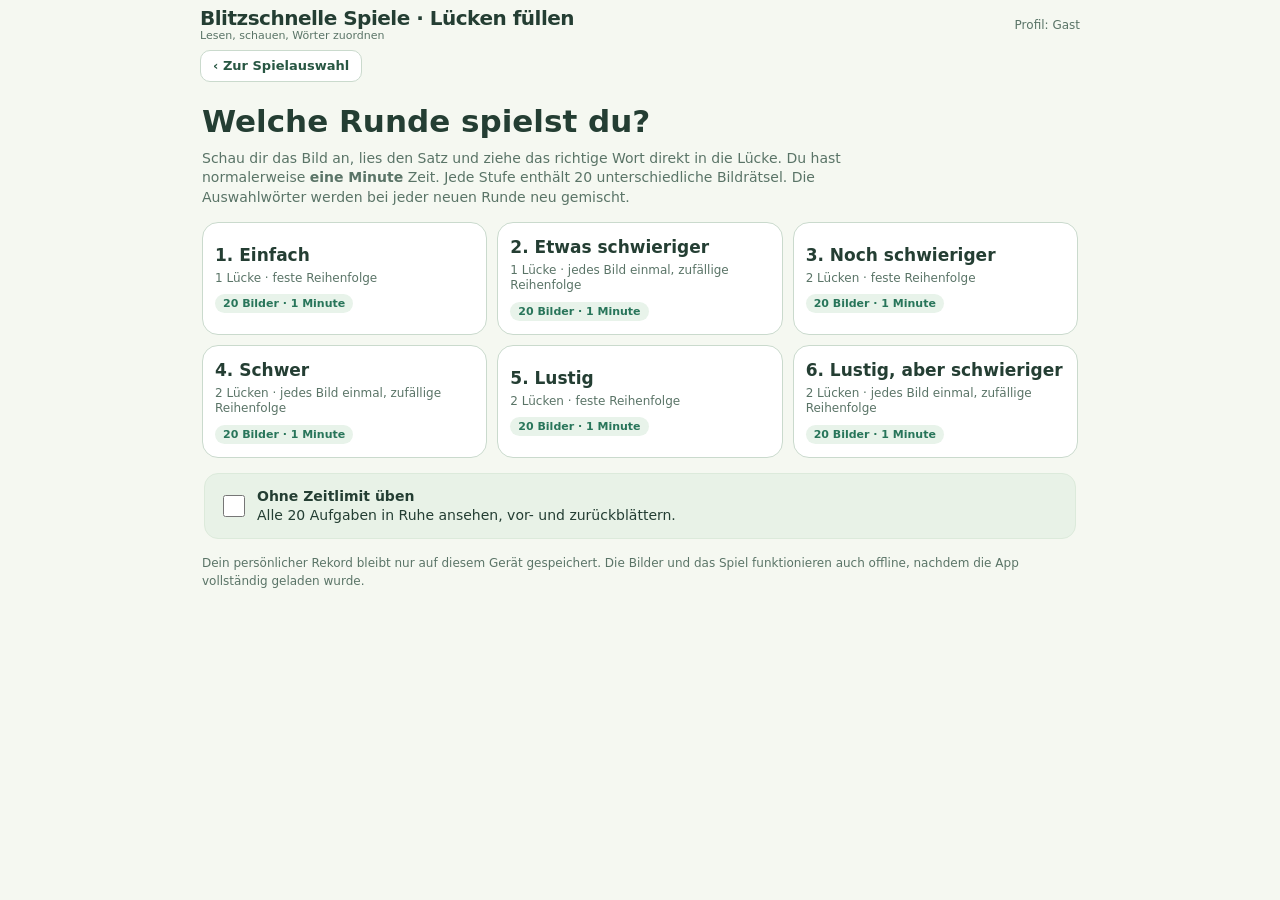
==== bild-und-satz/index.html @ e59ae5ed "Blitzschnelle Spiele: Wörter lesen und Lücken füllen mit Kinderprofilen, Lesetreppen und Erwachsenen" ====
<!DOCTYPE html><html lang="de"><head><meta charset="UTF-8"><meta name="viewport" content="width=device-width,initial-scale=1,viewport-fit=cover"><meta name="theme-color" content="#f5f8f1"><meta name="description" content="Blitzlesen – Bild und Satz: 60 Lesespiel-Rätsel in sechs Spielvarianten, auch offline."><meta name="apple-mobile-web-app-capable" content="yes"><meta name="apple-mobile-web-app-status-bar-style" content="default"><title>Blitzschnelle Spiele · Lücken füllen</title><style>*{box-sizing:border-box}
:root{--bg:#f5f8f1;--ink:#243e33;--accent:#268364;--accent2:#d9f1e3;--line:#cadacd;--soft:#ecf3eb;--muted:#5a7467;color:var(--ink);font-family:system-ui,-apple-system,"Segoe UI",sans-serif}
html,body{width:100%;height:100%;margin:0;overflow:hidden;overscroll-behavior:none;background:var(--bg)}
button{font:inherit;cursor:pointer}button:focus-visible,input:focus-visible{outline:3px solid #42a781;outline-offset:2px}
.hidden{display:none!important}
#app{max-width:900px;min-width:0;margin:0 auto;width:100%;height:100vh;height:100dvh;overflow:hidden;display:flex;flex-direction:column;gap:5px;padding:max(5px,env(safe-area-inset-top)) 10px max(6px,env(safe-area-inset-bottom))}
header{height:39px;display:flex;align-items:center;justify-content:space-between;gap:8px;flex-shrink:0}
.brand{font-weight:900;font-size:clamp(16px,3.9vw,20px);letter-spacing:-.025em}.tagline{font-size:11px;color:var(--muted);line-height:1.1}.head-right{color:var(--muted);font-size:12px;text-align:right;white-space:nowrap}
.btn{border:1.5px solid var(--line);background:#fff;color:#285743;border-radius:11px;min-height:39px;padding:7px 12px;font-size:13px;font-weight:750}
.btn.main{background:var(--accent);border-color:var(--accent);color:#fff}.btn:disabled{opacity:.32;cursor:default}
#menu,#results{flex:1;min-height:0;overflow-y:auto;padding:8px 2px 16px}
h1{font-size:clamp(24px,6vw,31px);line-height:1.15;margin:9px 0 9px}.intro{font-size:14px;line-height:1.4;color:var(--muted);max-width:650px;margin:0 0 15px}
.modegrid{display:grid;grid-template-columns:repeat(2,minmax(0,1fr));gap:10px}.mode{min-height:113px;text-align:left;padding:12px;border:1.5px solid var(--line);border-radius:16px;background:white;color:var(--ink)}.mode strong{display:block;font-size:clamp(14px,3.5vw,17px);margin-bottom:6px}.mode small{display:block;font-size:12px;line-height:1.3;color:var(--muted)}.mode em{display:inline-block;font-style:normal;font-weight:700;font-size:11px;background:#e8f3ea;border-radius:20px;color:#28755a;padding:3px 8px;margin-top:8px}
.practice{display:flex;align-items:center;gap:9px;margin:15px 2px;padding:13px 14px;background:#e8f2e7;border:1px solid #dceadb;border-radius:14px;font-size:14px;line-height:1.35}.practice input{width:22px;height:22px;accent-color:var(--accent);flex-shrink:0}.note{color:var(--muted);font-size:12px;line-height:1.5;margin:12px 0}
#game{flex:1;display:flex;flex-direction:column;min-height:0;gap:5px}
.status{display:flex;align-items:center;justify-content:space-between;gap:8px;min-height:34px;flex-shrink:0}.stage{font-size:12px;font-weight:800;color:#2c7255}.num{font-size:13px;font-weight:800;color:#27513c}.clock{font-variant-numeric:tabular-nums;font-size:18px;font-weight:900;color:var(--accent);min-width:50px;text-align:right}
.timertrack{width:100%;height:7px;background:#dce8dc;border-radius:20px;overflow:hidden;flex-shrink:0}.timerfill{height:100%;width:100%;background:var(--accent);transition:width .2s linear}.timerfill.low{background:#d48d38}
.content{flex:1;min-height:0;display:flex;flex-direction:column;gap:6px}
.figure{flex:1 1 42%;max-height:48%;min-height:90px;overflow:hidden;border-radius:15px;display:flex;align-items:center;justify-content:center;background:linear-gradient(#e7f5fb,#fff2df);border:1px solid #e8ebe3}
.figure img{display:block;width:100%;height:100%;object-fit:contain}
.task{display:flex;flex-direction:column;min-height:0;flex-shrink:0;gap:6px}
.sentence{font-size:clamp(17px,4.6vw,24px);font-weight:780;letter-spacing:-.012em;line-height:1.7;text-align:center;min-height:54px;overflow-wrap:normal;hyphens:auto}
.hole{vertical-align:middle;display:inline-flex;align-items:center;justify-content:center;min-width:clamp(87px,22vw,136px);min-height:45px;margin:2px 3px;border:2px dashed #8dac99;background:#fff;border-radius:11px;padding:5px 7px;font-size:clamp(13px,3.8vw,19px);line-height:1.1;font-weight:800;overflow-wrap:anywhere}
.hole.filled{border-style:solid;border-color:var(--accent);background:#dff1e3}.hole.target{background:#c9ecd7;border-color:#148257;transform:scale(1.03)}.hole.tapslot{cursor:pointer}
.wordgroups{display:grid;grid-template-columns:repeat(2,minmax(0,1fr));gap:8px;min-height:0;touch-action:none}.wordgroups.one{grid-template-columns:1fr}.wordgroup{min-width:0;padding:6px;background:#e9f1e9;border:1px solid #deeadc;border-radius:12px;display:grid;grid-template-columns:1fr;gap:6px}
.wordgroups.one .wordgroup{grid-template-columns:repeat(3,minmax(0,1fr))}
.word{min-height:48px;min-width:0;display:flex;align-items:center;justify-content:center;word-break:normal;overflow-wrap:anywhere;touch-action:none;user-select:none;-webkit-user-select:none;-webkit-touch-callout:none;background:#fff;border:2px solid #bfd2c0;border-radius:10px;padding:5px 2px;color:#244c38;font-weight:800;font-size:clamp(12px,3.4vw,18px);line-height:1.13;text-align:center;cursor:grab}
.word.used{visibility:hidden;pointer-events:none}.word.dragged{opacity:.3}.word.selected{border-color:var(--accent);background:#dcf3e4}
.feedback{min-height:22px;max-height:32px;font-size:12px;line-height:1.25;color:var(--muted);display:flex;align-items:center;justify-content:center;text-align:center}.feedback.ok{font-weight:750;color:#22815b}.feedback.bad{font-weight:750;color:#aa583e}
.gamefooter{display:flex;justify-content:space-between;gap:8px;align-items:center;min-height:43px;flex-shrink:0}.gamefooter .btn{min-height:36px;padding:6px 11px}.gamefooter .right{display:flex;gap:7px}
.dragghost{position:fixed;z-index:1000;pointer-events:none;transform:translate(-50%,-112%);font-weight:900;font-size:18px;line-height:1.1;border:2px solid #248960;border-radius:12px;background:#e3f9eb;color:#19482f;padding:10px 13px;box-shadow:0 8px 24px #193f332e;max-width:190px;text-align:center}
#results h2{font-size:clamp(24px,6vw,31px);margin:12px 0 8px}.resultlead{font-size:14px;color:var(--muted);line-height:1.45}.score{font-size:24px;font-weight:900;color:var(--accent);margin:17px 0 6px}.barrow{display:grid;grid-template-columns:122px 1fr 41px;align-items:center;gap:9px;margin:14px 0;font-size:13px;font-weight:650}.bartrack{height:15px;border-radius:20px;background:#dce9df;overflow:hidden}.barfill{height:100%;background:#42a37c;border-radius:20px;width:0%}.barfill.orange{background:#dc9654}.barrow strong{text-align:right;font-variant-numeric:tabular-nums}.buttons{display:flex;gap:10px;margin-top:24px;flex-wrap:wrap}
@media(min-width:700px){.modegrid{grid-template-columns:repeat(3,minmax(0,1fr))}.figure{max-height:51%}}
@media(orientation:landscape){.content{display:grid;grid-template-columns:43% minmax(0,1fr);gap:10px;align-items:stretch}.figure{max-height:100%;height:100%;min-height:0}.task{justify-content:center;gap:5px}.sentence{font-size:clamp(15px,2.3vw,22px);line-height:1.35;min-height:0}.hole{min-height:37px;min-width:78px;font-size:clamp(12px,2vw,17px)}.word{font-size:clamp(11px,1.8vw,16px);min-height:40px}.wordgroup{gap:5px;padding:5px}.feedback{font-size:11px}}
@media(orientation:landscape) and (max-height:460px){#app{gap:2px;padding:2px 8px}header{height:30px}.tagline{display:none}.status{min-height:28px}.clock{font-size:16px}.timertrack{height:5px}.content{gap:6px}.word{min-height:32px;font-size:clamp(11px,1.7vw,14px)}.wordgroup{gap:3px;padding:3px}.hole{min-height:31px}.sentence{font-size:clamp(14px,2vw,18px);line-height:1.2}.feedback{min-height:17px}.gamefooter{min-height:30px}.gamefooter .btn{min-height:29px;padding:4px 9px}}
@media(orientation:portrait) and (max-height:750px){#app{gap:2px;padding-top:2px;padding-bottom:3px}header{height:30px}.tagline{display:none}.status{min-height:28px}.timertrack{height:5px}.content{gap:3px}.figure{max-height:35%;min-height:70px}.task{gap:3px}.sentence{font-size:clamp(16px,4.3vw,20px);line-height:1.45;min-height:0}.hole{min-height:36px;min-width:82px;font-size:clamp(12px,3.4vw,16px)}.word{min-height:40px;font-size:clamp(12px,3.1vw,16px)}.wordgroup{gap:4px;padding:4px}.feedback{min-height:19px;font-size:11px}.gamefooter{min-height:32px}.gamefooter .btn{min-height:31px;padding:4px 9px}}
@media(orientation:portrait) and (max-width:350px){.word{font-size:12px}.wordgroups{gap:5px}.sentence{font-size:16px}.hole{min-width:76px}}

.mainLink{display:inline-flex;align-items:center;text-decoration:none;margin:0 0 13px;padding:10px 14px}

/* Dieselbe grün-gelbe Lesetreppe wie beim ursprünglichen Blitzlesen. */
.resultTreppenBox{margin:16px 0 18px;text-align:left}
.resultTreppenTitle{font-size:15px;font-weight:800;color:#4d4a46;margin:0 0 8px}
.resultTreppenTrack{width:100%;background:#f1ece1;border:1px solid #e2dac8;border-radius:18px;min-height:56px;box-shadow:inset 0 1px 2px rgba(0,0,0,.05);padding:0;display:flex;align-items:stretch;overflow:hidden}
.resultTreppenBar{display:flex;align-items:stretch;min-height:56px;border-radius:18px;overflow:hidden;background:transparent}
.treppeGreen,.treppeYellow{display:flex;align-items:center;justify-content:center;font-weight:900;font-size:clamp(24px,6vw,34px);line-height:1;color:#fff;padding:8px 6px;text-shadow:0 1px 1px rgba(0,0,0,.15)}
.treppeGreen{background:linear-gradient(180deg,#69b94f 0%, #4e9a34 100%)}
.treppeYellow{background:linear-gradient(180deg,#f3d34d 0%, #e3b92b 100%);color:#5b4a00;text-shadow:none}
.treppeLegend{display:flex;justify-content:space-between;gap:10px;flex-wrap:wrap;font-size:14px;color:#5d584f;margin-top:8px}
.treppeLegend span{display:inline-flex;align-items:center;gap:6px}
.treppeDot{width:12px;height:12px;border-radius:50%;display:inline-block;flex:none}
.treppeDot.green{background:#4e9a34}.treppeDot.yellow{background:#e3b92b}
.treppeSentence{margin:10px 0 0;font-size:16px;font-weight:750;color:#4f4b44;text-align:center}
.historyStack{margin-top:8px}
.previousRuns{margin:22px 0 10px;padding-top:12px;border-top:1px solid #d9d6d0}
.previousRuns h3{font-size:18px;margin:3px 0}
.previousAttempt{padding:13px 0;border-bottom:1px solid #ece7dd}
.previousAttempt header{height:auto;display:flex;justify-content:space-between;gap:10px;align-items:baseline;flex-wrap:wrap}
.previousAttempt .historyMeta{font-size:13px;color:#575752}
.previousAttempt .historyMeta.under{margin-top:8px;text-align:left}
.previousAttempt .resultTreppenTrack{min-height:56px}
@media (max-width:380px){.treppeGreen,.treppeYellow{font-size:24px}.previousRuns h3{font-size:16px}}

.appNav{display:flex;align-items:center;flex-shrink:0;min-height:33px}
.appNav .mainLink{display:inline-flex;align-items:center;justify-content:center;min-height:32px;margin:0;padding:5px 12px;font-size:13px;line-height:1.2;border-radius:10px}
.appNav a:focus-visible{outline:3px solid #42a781;outline-offset:2px}
</style><script src="app.js" defer></script></head><body><div id="app">
<header><div><div class="brand">Blitzschnelle Spiele · Lücken füllen</div><div class="tagline">Lesen, schauen, Wörter zuordnen</div></div><div class="head-right" id="hinfo">60 Bildrätsel</div></header>
<nav class="appNav" aria-label="Navigation zur Spieleübersicht"><a id="backToGames" href="../" class="btn mainLink">‹ Zur Spielauswahl</a></nav>
<section id="menu">
<h1>Welche Runde spielst du?</h1>
<p class="intro">Schau dir das Bild an, lies den Satz und ziehe das richtige Wort direkt in die Lücke. Du hast normalerweise <strong>eine Minute</strong> Zeit. Jede Stufe enthält 20 unterschiedliche Bildrätsel. Die Auswahlwörter werden bei jeder neuen Runde neu gemischt.</p>
<div class="modegrid" id="modegrid"></div>
<label class="practice"><input type="checkbox" id="practice"><span><strong>Ohne Zeitlimit üben</strong><br>Alle 20 Aufgaben in Ruhe ansehen, vor- und zurückblättern.</span></label>
<p class="note">Dein persönlicher Rekord bleibt nur auf diesem Gerät gespeichert. Die Bilder und das Spiel funktionieren auch offline, nachdem die App vollständig geladen wurde.</p>
</section>
<section id="game" class="hidden" aria-label="Bildrätsel spielen">
<div class="status"><button class="btn" id="goMenu">‹ Auswahl</button><span class="stage" id="stage"></span><span class="num" id="count"></span><span class="clock" id="clock">1:00</span></div>
<div class="timertrack" id="timertrack"><div class="timerfill" id="timerfill"></div></div>
<div class="content">
<div class="figure"><img id="picture" alt="Bild zur Leseaufgabe" draggable="false"></div>
<div class="task"><div class="sentence" id="sentence"></div><div class="wordgroups" id="words"></div><div class="feedback" id="feedback" aria-live="polite"></div></div>
</div>
<footer class="gamefooter"><button class="btn" id="reset">↻ Nochmal</button><div class="right"><button class="btn hidden" id="prev">‹ Zurück</button><button class="btn main hidden" id="next">Weiter ›</button></div></footer>
</section>
<section id="results" class="hidden">
<h2 id="resulttitle">Geschafft!</h2><p class="resultlead" id="resultintro"></p>
<div class="score" id="score"></div>
<div class="resultTreppenBox" id="treppeBox" aria-label="Lesetreppe">
  <p class="resultTreppenTitle">Deine Lesetreppe</p>
  <div class="resultTreppenTrack"><div class="resultTreppenBar" id="resultTreppenBar"><div class="treppeGreen" id="treppeGreen">0</div><div class="treppeYellow" id="treppeYellow">0</div></div></div>
  <div class="treppeLegend"><span><i class="treppeDot green"></i>geschafft</span><span><i class="treppeDot yellow"></i>noch einmal</span></div>
  <p class="treppeSentence" id="treppeSentence">0 geschafft + 0 noch einmal = 0 Versuche</p>
</div>
<p class="note" id="record"></p>
<section class="previousRuns" id="previousRuns"><h3>Deine bisherigen Durchgänge</h3><p class="note">Nur diese Spielstufe · auf diesem Gerät gespeichert.</p><div id="history"></div></section>
<div class="buttons"><button class="btn main" id="again">Noch einmal</button><button class="btn" id="choose">Andere Stufe</button></div>
</section>
</div><script>const DATA={"easy":[{"id":"e01","sentence":"Der Hase sitzt im ___.","answers":["Korb"],"groups":[["Korb","Topf","Schuh"]],"image":"bilder/e01.webp","description":"Hase in einem Weidenkorb, heller Hintergrund."},{"id":"e02","sentence":"Die Ente schwimmt im ___.","answers":["Teich"],"groups":[["Baum","Sand","Teich"]],"image":"bilder/e02.webp","description":"Ente auf kleinem Teich; nur Wasser und Ente."},{"id":"e03","sentence":"Der Junge trägt eine rote ___.","answers":["Mütze"],"groups":[["Hose","Mütze","Socke"]],"image":"bilder/e03.webp","description":"Junge mit deutlich sichtbarer roter Mütze."},{"id":"e04","sentence":"Auf dem Tisch steht eine ___.","answers":["Kerze"],"groups":[["Kerze","Katze","Tasche"]],"image":"bilder/e04.webp","description":"Ein Tisch mit einer brennenden Kerze."},{"id":"e05","sentence":"Der Frosch sitzt auf einem ___.","answers":["Stein"],"groups":[["Pilz","Stuhl","Stein"]],"image":"bilder/e05.webp","description":"Grüner Frosch auf grauem Stein."},{"id":"e06","sentence":"Die Maus frisst ein Stück ___.","answers":["Käse"],"groups":[["Brot","Käse","Kuchen"]],"image":"bilder/e06.webp","description":"Maus knabbert an Käse."},{"id":"e07","sentence":"Das Kind hält einen ___.","answers":["Drachen"],"groups":[["Drachen","Besen","Schirm"]],"image":"bilder/e07.webp","description":"Kind hält einen Flugdrachen an der Schnur."},{"id":"e08","sentence":"Im Nest liegen drei ___.","answers":["Eier"],"groups":[["Äpfel","Nüsse","Eier"]],"image":"bilder/e08.webp","description":"Ein Nest mit genau drei gut sichtbaren Eiern."},{"id":"e09","sentence":"Der Bär schläft in einer ___.","answers":["Höhle"],"groups":[["Kiste","Höhle","Wanne"]],"image":"bilder/e09.webp","description":"Schlafender Bär in klar erkennbarer Felsenhöhle."},{"id":"e10","sentence":"Der Ball liegt unter dem ___.","answers":["Bett"],"groups":[["Bett","Baum","Tisch"]],"image":"bilder/e10.webp","description":"Ball unter einem Bett; nur Bett und Ball."},{"id":"e11","sentence":"Der Hund trägt einen ___.","answers":["Ball"],"groups":[["Stock","Schuh","Ball"]],"image":"bilder/e11.webp","description":"Hund mit Ball im Maul."},{"id":"e12","sentence":"Die Blume ist ___.","answers":["gelb"],"groups":[["blau","gelb","rot"]],"image":"bilder/e12.webp","description":"Eine einzelne große gelbe Blume."},{"id":"e13","sentence":"Der Zug fährt über die ___.","answers":["Brücke"],"groups":[["Straße","Wiese","Brücke"]],"image":"bilder/e13.webp","description":"Zug auf klar erkennbarer Brücke."},{"id":"e14","sentence":"Die Oma gießt die ___.","answers":["Blumen"],"groups":[["Blumen","Bücher","Steine"]],"image":"bilder/e14.webp","description":"Oma gießt wenige große Blumen."},{"id":"e15","sentence":"Der Apfel liegt auf dem ___.","answers":["Teller"],"groups":[["Boden","Teller","Baum"]],"image":"bilder/e15.webp","description":"Ein Apfel auf einem Teller."},{"id":"e16","sentence":"Die Schnecke kriecht auf einem ___.","answers":["Blatt"],"groups":[["Blatt","Glas","Schuh"]],"image":"bilder/e16.webp","description":"Schnecke auf einem großen grünen Blatt."},{"id":"e17","sentence":"Das Schwein steht im ___.","answers":["Schlamm"],"groups":[["Wasser","Schnee","Schlamm"]],"image":"bilder/e17.webp","description":"Schwein in braunem Schlamm."},{"id":"e18","sentence":"Das Mädchen hält einen ___.","answers":["Regenschirm"],"groups":[["Koffer","Regenschirm","Löffel"]],"image":"bilder/e18.webp","description":"Mädchen mit offenem Regenschirm."},{"id":"e19","sentence":"Auf der Wiese steht ein ___.","answers":["Zelt"],"groups":[["Zelt","Boot","Sofa"]],"image":"bilder/e19.webp","description":"Ein Zelt auf grüner Wiese."},{"id":"e20","sentence":"Die Katze schaut aus dem ___.","answers":["Fenster"],"groups":[["Eimer","Korb","Fenster"]],"image":"bilder/e20.webp","description":"Katze schaut aus einem deutlichen Fenster."}],"medium":[{"id":"m01","sentence":"Der ___ sitzt auf dem ___.","answers":["Vogel","Ast"],"groups":[["Vogel","Frosch","Hund"],["Ast","Stein","Dach"]],"image":"bilder/m01.webp","description":"Ein Vogel auf einem einzelnen Ast."},{"id":"m02","sentence":"Die ___ trägt einen ___ Hut.","answers":["Hexe","grünen"],"groups":[["Hexe","Prinzessin","Blume"],["roten","grünen","blauen"]],"image":"bilder/m02.webp","description":"Freundliche Hexe mit großem grünem Spitzhut."},{"id":"m03","sentence":"Der ___ fährt mit einem ___ Fahrrad.","answers":["Junge","blauen"],"groups":[["Junge","Opa","Hund"],["roten","gelben","blauen"]],"image":"bilder/m03.webp","description":"Junge auf blauem Fahrrad; ganz sichtbar."},{"id":"m04","sentence":"Im ___ schwimmen vier ___.","answers":["Teich","Fische"],"groups":[["Teich","Glas","Eimer"],["Enten","Fische","Frösche"]],"image":"bilder/m04.webp","description":"Genau vier sichtbare Fische in kleinem Teich."},{"id":"m05","sentence":"Die ___ sitzt auf einem ___ Kissen.","answers":["Katze","roten"],"groups":[["Maus","Katze","Ente"],["roten","gelben","grünen"]],"image":"bilder/m05.webp","description":"Katze auf einem großen roten Kissen."},{"id":"m06","sentence":"Der ___ schläft unter dem ___.","answers":["Hund","Baum"],"groups":[["Hund","Bär","Fuchs"],["Tisch","Baum","Bett"]],"image":"bilder/m06.webp","description":"Schlafender Hund unter einem Baum."},{"id":"m07","sentence":"Die ___ liegt neben dem ___.","answers":["Socke","Schuh"],"groups":[["Socke","Tasse","Bürste"],["Schuh","Buch","Ball"]],"image":"bilder/m07.webp","description":"Eine Socke direkt neben einem Schuh."},{"id":"m08","sentence":"Der ___ hält eine ___ in der Hand.","answers":["Clown","Blume"],"groups":[["Clown","Ritter","König"],["Blume","Lampe","Gabel"]],"image":"bilder/m08.webp","description":"Clown hält eine große Blume."},{"id":"m09","sentence":"Auf dem ___ stehen fünf ___.","answers":["Zaun","Katzen"],"groups":[["Tisch","Zaun","Dach"],["Vögel","Katzen","Tassen"]],"image":"bilder/m09.webp","description":"Genau fünf Katzen auf einem Zaun."},{"id":"m10","sentence":"Der ___ steckt in einer ___.","answers":["Schlüssel","Tür"],"groups":[["Schlüssel","Löffel","Stift"],["Tasche","Tür","Schachtel"]],"image":"bilder/m10.webp","description":"Schlüssel steckt in deutlich sichtbarem Türschloss."},{"id":"m11","sentence":"Die ___ trägt einen ___ Schal.","answers":["Oma","roten"],"groups":[["Oma","Ente","Katze"],["blauen","roten","gelben"]],"image":"bilder/m11.webp","description":"Oma mit großem roten Schal."},{"id":"m12","sentence":"Der ___ springt über einen ___.","answers":["Hund","Baumstamm"],"groups":[["Hund","Hase","Frosch"],["Baumstamm","Eimer","Stein"]],"image":"bilder/m12.webp","description":"Hund springt über liegenden Baumstamm."},{"id":"m13","sentence":"Die ___ sitzt auf einer ___ Blume.","answers":["Biene","roten"],"groups":[["Biene","Maus","Fliege"],["blauen","roten","weißen"]],"image":"bilder/m13.webp","description":"Biene auf einzelner roter Blume."},{"id":"m14","sentence":"Der ___ steht neben der ___.","answers":["Esel","Scheune"],"groups":[["Hund","Esel","Hase"],["Scheune","Schule","Kirche"]],"image":"bilder/m14.webp","description":"Esel neben roter Scheune."},{"id":"m15","sentence":"Die ___ schiebt einen ___ Wagen.","answers":["Frau","gelben"],"groups":[["Frau","Katze","Windmühle"],["blauen","gelben","roten"]],"image":"bilder/m15.webp","description":"Frau schiebt kleinen gelben Handwagen."},{"id":"m16","sentence":"Der ___ sitzt auf einem ___ Pilz.","answers":["Zwerg","roten"],"groups":[["Zwerg","Frosch","Weg"],["blauen","roten","grünen"]],"image":"bilder/m16.webp","description":"Zwerg auf großem roten Pilz."},{"id":"m17","sentence":"Im ___ schwimmt ein ___ Fisch.","answers":["Eimer","gelber"],"groups":[["Teich","Eimer","Nest"],["roter","gelber","grüner"]],"image":"bilder/m17.webp","description":"Ein gelber Fisch schwimmt im Eimer."},{"id":"m18","sentence":"Der ___ versteckt sich hinter dem ___.","answers":["Fuchs","Busch"],"groups":[["Fuchs","Hase","Räuber"],["Busch","Tisch","Haus"]],"image":"bilder/m18.webp","description":"Fuchs teilweise hinter einem Busch; Kopf und Schwanz sichtbar."},{"id":"m19","sentence":"Die ___ steht auf dem ___ Teppich.","answers":["Lampe","grünen"],"groups":[["Lampe","Tasse","Pflanze"],["roten","blauen","grünen"]],"image":"bilder/m19.webp","description":"Stehlampe auf grünem Teppich."},{"id":"m20","sentence":"Der ___ trägt eine ___ voller Gold.","answers":["Räuber","Kiste"],"groups":[["Räuber","Hund","Wagen"],["Kiste","Tasche","Mütze"]],"image":"bilder/m20.webp","description":"Freundlicher Räuber mit offener Holzkiste voller Goldmünzen."}],"funny":[{"id":"f01","sentence":"Der ___ trägt ___ Schuhe.","answers":["Elefant","vier"],"groups":[["Elefant","Hase","Affe"],["zwei","vier","sechs"]],"image":"bilder/f01.webp","description":"Elefant mit genau vier sichtbaren Schuhen."},{"id":"f02","sentence":"Die ___ sitzt in einer ___ Tasse.","answers":["Maus","blauen"],"groups":[["Maus","Katze","Schnecke"],["roten","blauen","grünen"]],"image":"bilder/f02.webp","description":"Maus in riesiger blauer Tasse."},{"id":"f03","sentence":"Der ___ fährt mit dem ___.","answers":["Bär","Roller"],"groups":[["Bär","Junge","Fuchs"],["Fahrrad","Roller","Auto"]],"image":"bilder/f03.webp","description":"Bär fährt Roller, ohne zusätzliche Szene."},{"id":"f04","sentence":"Auf dem ___ sitzt ein ___ Frosch.","answers":["Mond","grüner"],"groups":[["Mond","Dach","Baum"],["roter","grüner","gelber"]],"image":"bilder/f04.webp","description":"Grüner Frosch auf gelber Mondsichel."},{"id":"f05","sentence":"Die ___ trägt einen ___ auf dem Kopf.","answers":["Ente","Kochtopf"],"groups":[["Ente","Maus","Katze"],["Kochtopf","Schuh","Drachen"]],"image":"bilder/f05.webp","description":"Ente mit umgedrehtem Kochtopf auf dem Kopf."},{"id":"f06","sentence":"Der ___ schläft in einer ___ Hängematte.","answers":["Drache","roten"],"groups":[["Drache","Löwe","Hund"],["blauen","roten","gelben"]],"image":"bilder/f06.webp","description":"Kleiner Drache in roter Hängematte."},{"id":"f07","sentence":"Die ___ fährt mit einem ___ Schlitten.","answers":["Hexe","grünen"],"groups":[["Hexe","Blume","Schnecke"],["roten","grünen","blauen"]],"image":"bilder/f07.webp","description":"Hexe auf grünem Schlitten."},{"id":"f08","sentence":"Der ___ jongliert mit drei ___.","answers":["Löwe","Äpfeln"],"groups":[["Löwe","Frosch","Bär"],["Birnen","Äpfeln","Bällen"]],"image":"bilder/f08.webp","description":"Löwe jongliert mit genau drei Äpfeln."},{"id":"f09","sentence":"Die ___ steht auf einem ___.","answers":["Giraffe","Bein"],"groups":[["Giraffe","Katze","Maus"],["Bein","Baum","Wein"]],"image":"bilder/f09.webp","description":"Giraffe balanciert sichtbar auf nur einem Bein."},{"id":"f10","sentence":"Der ___ putzt sich mit einer ___ die Zähne.","answers":["Drache","Zahnbürste"],"groups":[["Drache","Elefant","Fuchs"],["Gabel","Zahnbürste","Stift"]],"image":"bilder/f10.webp","description":"Drache putzt sichtbare Zähne mit einer Zahnbürste."},{"id":"f11","sentence":"Der ___ fährt auf einem ___ durch den Garten.","answers":["Hut","Staubsauger"],"groups":[["Hut","Affe","Hase"],["Staubsauger","Roller","Besen"]],"image":"bilder/f11.webp","description":"Ein lebendig wirkender Hut fährt auf einem Staubsauger; kleiner grüner Bodenstreifen."},{"id":"f12","sentence":"Die ___ trägt einen ___ als Hut.","answers":["Giraffe","Blumentopf"],"groups":[["Giraffe","Katze","Kuh"],["Blumentopf","Socken","Löffel"]],"image":"bilder/f12.webp","description":"Giraffe mit umgedrehtem Blumentopf auf dem Kopf."},{"id":"f13","sentence":"Der ___ badet in einer Wanne voller ___.","answers":["Elefant","Spaghetti"],"groups":[["Elefant","Fuchs","Löwe"],["Spaghetti","Seife","Bälle"]],"image":"bilder/f13.webp","description":"Elefant in Wanne voller gelber Spaghetti."},{"id":"f14","sentence":"Die ___ fliegt mit einem ___ über die Stadt.","answers":["Kuh","Regenschirm"],"groups":[["Kuh","Ente","Maus"],["Regenschirm","Besen","Ballon"]],"image":"bilder/f14.webp","description":"Kuh schwebt mit geöffnetem Regenschirm; kleine Dächer unten."},{"id":"f15","sentence":"Der ___ spielt auf einer ___ Musik.","answers":["Frosch","Gießkanne"],"groups":[["Frosch","Bär","Hund"],["Gießkanne","Trommel","Gitarre"]],"image":"bilder/f15.webp","description":"Frosch bläst spielerisch in eine Gießkanne; Musik nur angedeutet."},{"id":"f16","sentence":"Die ___ fährt mit einem ___.","answers":["Schnecke","Skateboard"],"groups":[["Schnecke","Schildkröte","Maus"],["Skateboard","Fahrrad","Roller"]],"image":"bilder/f16.webp","description":"Schnecke mit Schneckenhaus auf Skateboard."},{"id":"f17","sentence":"Der ___ trägt einen ___ auf seiner Nase.","answers":["Löwe","Schmetterling"],"groups":[["Löwe","Hund","Fuchs"],["Schmetterling","Käfer","Vogel"]],"image":"bilder/f17.webp","description":"Löwe mit Schmetterling auf der Nase."},{"id":"f18","sentence":"Die ___ schläft in einem riesigen ___.","answers":["Eule","Stiefel"],"groups":[["Eule","Katze","Maus"],["Stiefel","Korb","Bett"]],"image":"bilder/f18.webp","description":"Kleine schlafende Eule in riesigem Stiefel."},{"id":"f19","sentence":"Der ___ rutscht auf einer ___ den Berg hinunter.","answers":["Affe","Banane"],"groups":[["Affe","Bär","Hund"],["Banane","Schaufel","Matte"]],"image":"bilder/f19.webp","description":"Affe rutscht auf großer Banane einen schlichten Hang hinunter."},{"id":"f20","sentence":"Die ___ spielt mit einem ___ Fußball.","answers":["Hexe","Kürbis"],"groups":[["Hexe","Tasche","Ecke"],["Kürbis","Ball","Apfel"]],"image":"bilder/f20.webp","description":"Hexe kickt großen Kürbis wie Fußball; kein anderer Ball."}]};
const MODES=[
 ['Einfach','1 Lücke · feste Reihenfolge','easy',false],
 ['Etwas schwieriger','1 Lücke · jedes Bild einmal, zufällige Reihenfolge','easy',true],
 ['Noch schwieriger','2 Lücken · feste Reihenfolge','medium',false],
 ['Schwer','2 Lücken · jedes Bild einmal, zufällige Reihenfolge','medium',true],
 ['Lustig','2 Lücken · feste Reihenfolge','funny',false],
 ['Lustig, aber schwieriger','2 Lücken · jedes Bild einmal, zufällige Reihenfolge','funny',true]
];
const $=id=>document.getElementById(id);
const MAX_SECONDS=60;
let mode=0,deck=[],choicesByQuestion=[],index=0,states=[],wrong=0,attempted=new Set(),practice=false,remaining=60,timer=null,startedAt=0,drag=null,selected=null,pending=null,inGame=false;
const rand=a=>{const b=[...a];for(let i=b.length-1;i>0;i--){let j=Math.floor(Math.random()*(i+1));[b[i],b[j]]=[b[j],b[i]];}return b};
const show=id=>['menu','game','results'].forEach(n=>$(n).classList.toggle('hidden',n!==id));
function clearPending(){if(pending){clearTimeout(pending);pending=null}}
function clearTimer(){if(timer){clearInterval(timer);timer=null}}
function cancelDrag(){if(drag){drag.ghost.remove();drag.source.classList.remove('dragged');drag=null;}document.querySelectorAll('.hole.target').forEach(e=>e.classList.remove('target'))}
function localBest(k){try{return JSON.parse(localStorage.getItem('blitzlesen-best-'+(currentProfileId()||'gast')+'-'+k)||'null')}catch(e){return null}}
function saveBest(k,v){try{localStorage.setItem('blitzlesen-best-'+(currentProfileId()||'gast')+'-'+k,JSON.stringify(v))}catch(e){}}
const HISTORY_KEY='blitzlesen-bildsatz-lesetreppe-v2';
function currentProfileId(){try{const id=localStorage.getItem('blitzspiele-active-profile-v1');const profiles=JSON.parse(localStorage.getItem('blitzlesen-local-profiles-v1')||'[]');return profiles.some(p=>p.id===id)?id:null}catch(e){return null}}
function currentProfileName(){try{const profiles=JSON.parse(localStorage.getItem('blitzlesen-local-profiles-v1')||'[]');return profiles.find(p=>p.id===currentProfileId())?.name||'Gast'}catch(e){return 'Gast'}}

function readHistory(){try{const a=JSON.parse(localStorage.getItem(HISTORY_KEY)||'[]');return Array.isArray(a)?a.filter(x=>x.profileId===currentProfileId()):[]}catch(e){return []}}
function saveAttempt(attempt){try{const all=JSON.parse(localStorage.getItem(HISTORY_KEY)||'[]');const a=Array.isArray(all)?all:[];a.push({...attempt,profileId:currentProfileId()});localStorage.setItem(HISTORY_KEY,JSON.stringify(a.slice(-1500)))}catch(e){}}
function wordOrderForRound(question){return question.groups.map(group=>rand(group))}
function makeAttemptBar(solved,repeats,reference){
  const total=solved+repeats,track=document.createElement('div'),bar=document.createElement('div');
  track.className='resultTreppenTrack';bar.className='resultTreppenBar';
  bar.setAttribute('aria-label',`${solved} geschafft, ${repeats} noch einmal`);
  bar.style.width=(total?Math.max(total/Math.max(reference,1)*100,14):0)+'%';
  const green=document.createElement('div');green.className='treppeGreen';green.textContent=String(solved);
  green.style.width=total?Math.max(solved/total*100,solved?18:0)+'%':'100%';
  const yellow=document.createElement('div');yellow.className='treppeYellow';yellow.textContent=String(repeats);
  yellow.style.display=repeats?'flex':'none';
  if(repeats)yellow.style.width=Math.max(repeats/total*100,14)+'%';
  bar.append(green,yellow);track.append(bar);return track;
}
function showHistory(attempts){
  const history=$('history');history.replaceChildren();
  if(!attempts.length){const p=document.createElement('p');p.className='note';p.textContent='Noch keine Ergebnisse in dieser Stufe.';history.append(p);return;}
  const reference=Math.max(1,...attempts.map(a=>a.solved+a.retries));
  for(const item of [...attempts].reverse()){
    const wrap=document.createElement('article');wrap.className='previousAttempt';
    const header=document.createElement('header');
    const title=document.createElement('strong');title.textContent=item.solved+' Sätze geschafft';
    const when=document.createElement('span');when.className='historyMeta';
    when.textContent=new Date(item.timestamp).toLocaleString('de-DE',{day:'2-digit',month:'2-digit',year:'numeric',hour:'2-digit',minute:'2-digit'})+' Uhr';
    header.append(title,when);wrap.append(header,makeAttemptBar(item.solved,item.retries,reference));
    const details=document.createElement('div');details.className='historyMeta under';
    details.textContent=`${item.solved} geschafft + ${item.retries} noch einmal = ${item.solved+item.retries} Versuche`;
    wrap.append(details);history.append(wrap);
  }
}

MODES.forEach((m,i)=>{const b=document.createElement('button');b.className='mode';const a=document.createElement('strong'),s=document.createElement('small'),p=document.createElement('em');a.textContent=(i+1)+'. '+m[0];s.textContent=m[1];p.textContent='20 Bilder · 1 Minute';b.append(a,s,p);b.addEventListener('click',()=>start(i));$('modegrid').append(b)});
function start(m){clearPending();cancelDrag();clearTimer();mode=m;practice=$('practice').checked;deck=MODES[m][3]?rand(DATA[MODES[m][2]]):[...DATA[MODES[m][2]]];choicesByQuestion=deck.map(wordOrderForRound);index=0;states=deck.map(q=>({words:q.answers.map(()=>null),touches:0}));wrong=0;attempted=new Set();selected=null;remaining=MAX_SECONDS;inGame=true;show('game');$('stage').textContent=MODES[m][0];$('clock').classList.toggle('hidden',practice);$('timertrack').classList.toggle('hidden',practice);$('prev').classList.toggle('hidden',!practice);$('next').classList.toggle('hidden',!practice);$('reset').classList.toggle('hidden',!practice);showQuestion();if(!practice){startedAt=performance.now();timer=setInterval(tick,100);tick();}}
function tick(){if(!inGame||practice)return;remaining=Math.max(0,MAX_SECONDS-Math.floor((performance.now()-startedAt)/1000));const seconds=Math.max(0,MAX_SECONDS-(performance.now()-startedAt)/1000);$('clock').textContent='0:'+String(remaining).padStart(2,'0');$('timerfill').style.width=(seconds/MAX_SECONDS*100)+'%';$('timerfill').classList.toggle('low',seconds<=15);if(seconds<=0)finish('time')}
function showQuestion(){clearPending();cancelDrag();selected=null;const q=deck[index],state=states[index];$('count').textContent=(index+1)+' / 20';$('picture').src=q.image;$('picture').alt=q.description;$('next').textContent=index===19?'Auswertung ›':'Weiter ›';$('prev').disabled=index===0;render();feedback(state.words.every(Boolean)?'Richtig gelöst!':'Wörter direkt in die Lücken ziehen.',state.words.every(Boolean)?'ok':'');preloadNext()}
function preloadNext(){if(index+1<deck.length){const im=new Image();im.src=deck[index+1].image}}
function render(){const q=deck[index],state=states[index],sent=$('sentence');sent.replaceChildren();q.sentence.split('___').forEach((part,i)=>{sent.append(document.createTextNode(part));if(i<q.answers.length){const h=document.createElement('span');h.className='hole tapslot'+(state.words[i]?' filled':'');h.dataset.slot=i;h.textContent=state.words[i]||'________';h.setAttribute('aria-label',state.words[i]?'Lücke '+(i+1)+': '+state.words[i]:'Lücke '+(i+1));h.addEventListener('click',()=>{if(selected)drop(selected,i)});sent.append(h)}});
const container=$('words');container.className='wordgroups'+(q.groups.length===1?' one':'');container.replaceChildren();choicesByQuestion[index].forEach((choices,gi)=>{const g=document.createElement('div');g.className='wordgroup';for(const word of choices){const b=document.createElement('button');b.className='word'+(state.words.includes(word)?' used':'')+(selected?.word===word&&selected.group===gi?' selected':'');b.textContent=word;b.disabled=state.words.includes(word);b.setAttribute('aria-label','Wortkarte '+word);b.dataset.group=gi;b.addEventListener('pointerdown',e=>beginDrag(e,{word,group:gi},b));b.addEventListener('click',e=>{if(drag)return;selected={word,group:gi};render();feedback('Jetzt eine Lücke antippen.')});g.append(b)}container.append(g)})}
function feedback(s,t=''){$('feedback').textContent=s;$('feedback').className='feedback'+(t?' '+t:'')}
function drop(sel,slot){if(!inGame||!deck[index])return;const q=deck[index],state=states[index];if(slot<0||slot>=q.answers.length||state.words[slot])return;attempted.add(index);state.touches++;if(q.answers[slot]!==sel.word){wrong++;selected=null;render();feedback('Das passt noch nicht. Probier es erneut.','bad');return;}
state.words[slot]=sel.word;selected=null;render();const solved=state.words.every(Boolean);feedback(solved?'Richtig!':'Richtig! Jetzt noch das andere Wort.','ok');if(solved&&!practice){clearPending();pending=setTimeout(()=>{if(index<19){index++;showQuestion()}else finish('complete')},460)}}
function beginDrag(e,sel,source){if(e.pointerType==='mouse'&&e.button!==0)return;e.preventDefault();cancelDrag();selected=null;const ghost=document.createElement('div');ghost.className='dragghost';ghost.textContent=sel.word;document.body.append(ghost);drag={sel,source,ghost,id:e.pointerId};source.classList.add('dragged');try{source.setPointerCapture(e.pointerId)}catch(err){}moveDrag(e)}
function moveDrag(e){if(!drag||drag.id!==e.pointerId)return;drag.ghost.style.left=e.clientX+'px';drag.ghost.style.top=e.clientY+'px';[...document.querySelectorAll('.hole')].forEach(h=>{const r=h.getBoundingClientRect();const dx=Math.max(r.left-e.clientX,0,e.clientX-r.right),dy=Math.max(r.top-e.clientY,0,e.clientY-r.bottom);h.classList.toggle('target',Math.hypot(dx,dy)<37)})}
function endDrag(e){if(!drag||drag.id!==e.pointerId)return;const value=drag.sel;const slots=[...document.querySelectorAll('.hole')];let best=Infinity,found=-1;slots.forEach((h,i)=>{if(states[index].words[i])return;const r=h.getBoundingClientRect(),dx=Math.max(r.left-e.clientX,0,e.clientX-r.right),dy=Math.max(r.top-e.clientY,0,e.clientY-r.bottom),dist=Math.hypot(dx,dy);if(dist<best){best=dist;found=i}});cancelDrag();if(best<49&&found>=0)drop(value,found);else feedback('Ziehe die Karte bis auf die gestrichelte Lücke.')}
window.addEventListener('pointermove',moveDrag,{passive:false});window.addEventListener('pointerup',endDrag);window.addEventListener('pointercancel',cancelDrag);
function finish(reason){
  if(!inGame)return;
  inGame=false;clearTimer();clearPending();cancelDrag();show('results');
  const solved=states.filter(s=>s.words.every(Boolean)).length;
  $('resulttitle').textContent=reason==='time'?'Die Minute ist vorbei!':reason==='complete'?'Alle 20 richtig!':'Deine Auswertung';
  $('resultintro').textContent=practice?'Du hast dir diese 20 Bilder ohne Zeitdruck angesehen.':'So viele Aufgaben hast du in einer Minute geschafft:';
  $('score').textContent=solved+' von 20 richtig';
  $('treppeBox').classList.toggle('hidden',practice);
  $('previousRuns').classList.toggle('hidden',practice);
  const record=$('record');
  if(practice){record.textContent='Übungsrunde ohne Zeitlimit – keine Rekordwertung.';return;}
  const key='m'+mode;
  const past=readHistory().filter(a=>a.mode===mode);
  const totals=[solved+wrong,...past.map(a=>a.solved+a.retries)];
  const ref=Math.max(1,...totals);
  const trackWidth=solved+wrong>0?Math.max((solved+wrong)/ref*100,16):0;
  $('resultTreppenBar').style.width=trackWidth+'%';
  $('treppeGreen').textContent=String(solved);
  $('treppeGreen').style.width=solved+wrong?Math.max(solved/(solved+wrong)*100,solved?18:0)+'%':'100%';
  $('treppeYellow').textContent=String(wrong);
  $('treppeYellow').style.display=wrong?'flex':'none';
  if(wrong)$('treppeYellow').style.width=Math.max(wrong/(solved+wrong)*100,14)+'%';
  $('treppeSentence').textContent=`${solved} geschafft + ${wrong} noch einmal = ${solved+wrong} Versuche`;
  const old=localBest(key);
  const best=Math.max(solved,old?.solved??0,...past.map(a=>a.solved));
  if(!old||solved>(old.solved||0)){
    saveBest(key,{solved,date:new Date().toISOString()});
    record.textContent='Neuer persönlicher Rekord in dieser Stufe: '+solved+' richtige Sätze.';
  }else{record.textContent='Dein Rekord in dieser Stufe: '+best+' richtige Sätze.'}
  const attempt={mode,solved,retries:wrong,timestamp:Date.now()};
  saveAttempt(attempt);
  showHistory([...past,attempt]);
}
function leave(){clearTimer();clearPending();cancelDrag();inGame=false;show('menu')}
$('goMenu').addEventListener('click',leave);$('next').addEventListener('click',()=>{if(index===19)finish('practice');else{index++;showQuestion()}});$('prev').addEventListener('click',()=>{if(index>0){index--;showQuestion()}});$('reset').addEventListener('click',()=>{states[index]={words:deck[index].answers.map(()=>null),touches:0};showQuestion()});$('choose').addEventListener('click',leave);$('again').addEventListener('click',()=>start(mode));
// Der gemeinsame Service Worker in der Hauptauswahl sorgt für Offline-Nutzung.

try{$('hinfo').textContent='Profil: '+currentProfileName()}catch(e){}

</script></body></html>
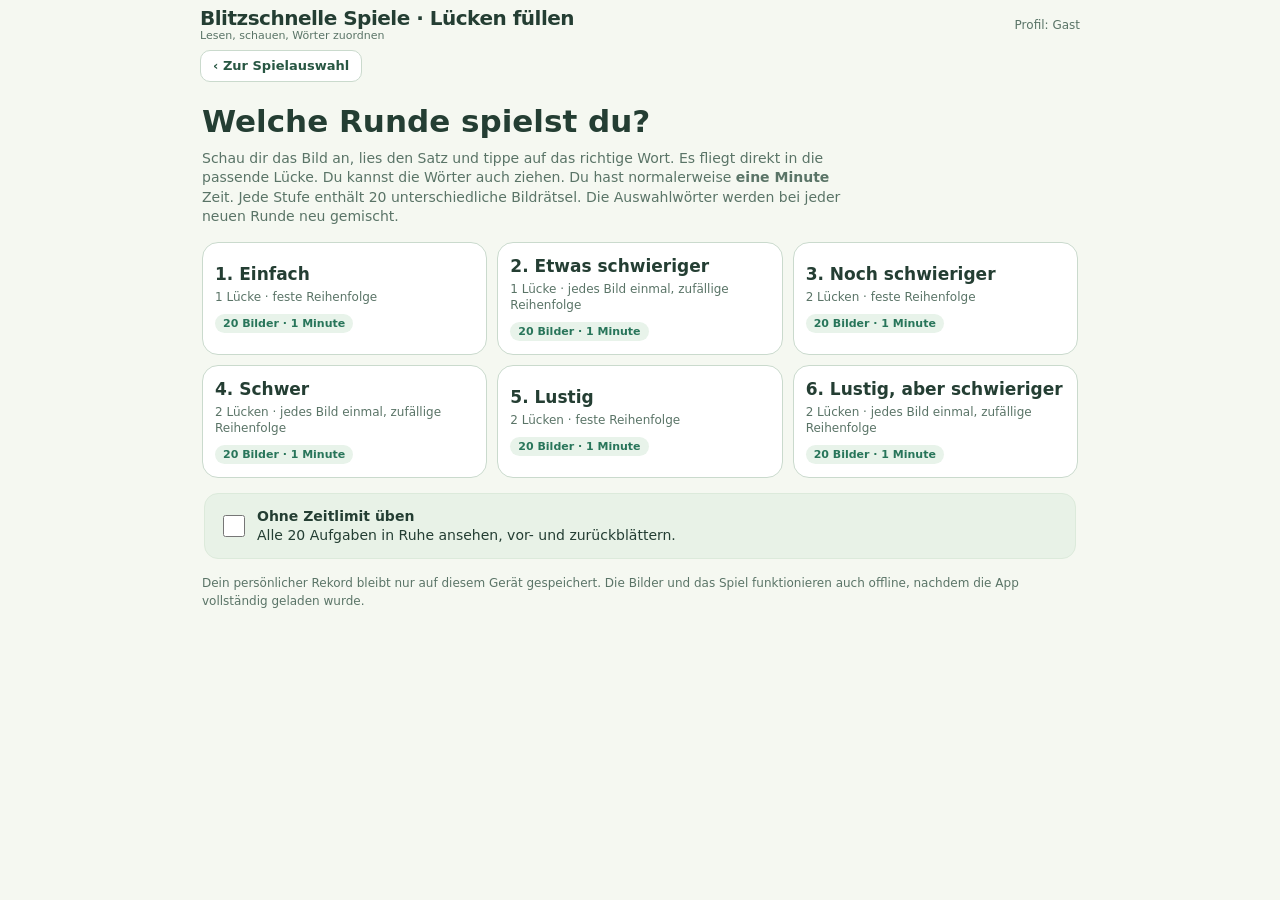
==== commit 9abc82e8: "Lücken füllen: richtige Wortkarte mit einem Tipp direkt einsetzen" ====
--- a/bild-und-satz/index.html
+++ b/bild-und-satz/index.html
@@ -64,12 +64,17 @@
 .appNav{display:flex;align-items:center;flex-shrink:0;min-height:33px}
 .appNav .mainLink{display:inline-flex;align-items:center;justify-content:center;min-height:32px;margin:0;padding:5px 12px;font-size:13px;line-height:1.2;border-radius:10px}
 .appNav a:focus-visible{outline:3px solid #42a781;outline-offset:2px}
+.wordflight{position:fixed;z-index:1001;pointer-events:none;display:flex;align-items:center;justify-content:center;box-sizing:border-box;font:800 18px system-ui;border:2px solid #248960;border-radius:12px;background:#e3f9eb;color:#19482f;box-shadow:0 5px 16px #193f332e;transform-origin:center}
+.hole.filling{color:transparent}
+.word.wrong-shake{animation:word-wobble .38s ease-in-out;background:#fff1e7;border-color:#c88e64}
+@keyframes word-wobble{0%,100%{transform:translateX(0)}20%,60%{transform:translateX(-6px) rotate(-1deg)}40%,80%{transform:translateX(6px) rotate(1deg)}}
+@media(prefers-reduced-motion:reduce){.word.wrong-shake{animation:none}}
 </style><script src="app.js" defer></script></head><body><div id="app">
 <header><div><div class="brand">Blitzschnelle Spiele · Lücken füllen</div><div class="tagline">Lesen, schauen, Wörter zuordnen</div></div><div class="head-right" id="hinfo">60 Bildrätsel</div></header>
 <nav class="appNav" aria-label="Navigation zur Spieleübersicht"><a id="backToGames" href="../" class="btn mainLink">‹ Zur Spielauswahl</a></nav>
 <section id="menu">
 <h1>Welche Runde spielst du?</h1>
-<p class="intro">Schau dir das Bild an, lies den Satz und ziehe das richtige Wort direkt in die Lücke. Du hast normalerweise <strong>eine Minute</strong> Zeit. Jede Stufe enthält 20 unterschiedliche Bildrätsel. Die Auswahlwörter werden bei jeder neuen Runde neu gemischt.</p>
+<p class="intro">Schau dir das Bild an, lies den Satz und tippe auf das richtige Wort. Es fliegt direkt in die passende Lücke. Du kannst die Wörter auch ziehen. Du hast normalerweise <strong>eine Minute</strong> Zeit. Jede Stufe enthält 20 unterschiedliche Bildrätsel. Die Auswahlwörter werden bei jeder neuen Runde neu gemischt.</p>
 <div class="modegrid" id="modegrid"></div>
 <label class="practice"><input type="checkbox" id="practice"><span><strong>Ohne Zeitlimit üben</strong><br>Alle 20 Aufgaben in Ruhe ansehen, vor- und zurückblättern.</span></label>
 <p class="note">Dein persönlicher Rekord bleibt nur auf diesem Gerät gespeichert. Die Bilder und das Spiel funktionieren auch offline, nachdem die App vollständig geladen wurde.</p>
@@ -112,7 +117,7 @@
 const show=id=>['menu','game','results'].forEach(n=>$(n).classList.toggle('hidden',n!==id));
 function clearPending(){if(pending){clearTimeout(pending);pending=null}}
 function clearTimer(){if(timer){clearInterval(timer);timer=null}}
-function cancelDrag(){if(drag){drag.ghost.remove();drag.source.classList.remove('dragged');drag=null;}document.querySelectorAll('.hole.target').forEach(e=>e.classList.remove('target'))}
+function cancelDrag(){if(drag){drag.ghost?.remove();drag.source.classList.remove('dragged');drag=null;}document.querySelectorAll('.hole.target').forEach(e=>e.classList.remove('target'))}
 function localBest(k){try{return JSON.parse(localStorage.getItem('blitzlesen-best-'+(currentProfileId()||'gast')+'-'+k)||'null')}catch(e){return null}}
 function saveBest(k,v){try{localStorage.setItem('blitzlesen-best-'+(currentProfileId()||'gast')+'-'+k,JSON.stringify(v))}catch(e){}}
 const HISTORY_KEY='blitzlesen-bildsatz-lesetreppe-v2';
@@ -154,20 +159,30 @@
 MODES.forEach((m,i)=>{const b=document.createElement('button');b.className='mode';const a=document.createElement('strong'),s=document.createElement('small'),p=document.createElement('em');a.textContent=(i+1)+'. '+m[0];s.textContent=m[1];p.textContent='20 Bilder · 1 Minute';b.append(a,s,p);b.addEventListener('click',()=>start(i));$('modegrid').append(b)});
 function start(m){clearPending();cancelDrag();clearTimer();mode=m;practice=$('practice').checked;deck=MODES[m][3]?rand(DATA[MODES[m][2]]):[...DATA[MODES[m][2]]];choicesByQuestion=deck.map(wordOrderForRound);index=0;states=deck.map(q=>({words:q.answers.map(()=>null),touches:0}));wrong=0;attempted=new Set();selected=null;remaining=MAX_SECONDS;inGame=true;show('game');$('stage').textContent=MODES[m][0];$('clock').classList.toggle('hidden',practice);$('timertrack').classList.toggle('hidden',practice);$('prev').classList.toggle('hidden',!practice);$('next').classList.toggle('hidden',!practice);$('reset').classList.toggle('hidden',!practice);showQuestion();if(!practice){startedAt=performance.now();timer=setInterval(tick,100);tick();}}
 function tick(){if(!inGame||practice)return;remaining=Math.max(0,MAX_SECONDS-Math.floor((performance.now()-startedAt)/1000));const seconds=Math.max(0,MAX_SECONDS-(performance.now()-startedAt)/1000);$('clock').textContent='0:'+String(remaining).padStart(2,'0');$('timerfill').style.width=(seconds/MAX_SECONDS*100)+'%';$('timerfill').classList.toggle('low',seconds<=15);if(seconds<=0)finish('time')}
-function showQuestion(){clearPending();cancelDrag();selected=null;const q=deck[index],state=states[index];$('count').textContent=(index+1)+' / 20';$('picture').src=q.image;$('picture').alt=q.description;$('next').textContent=index===19?'Auswertung ›':'Weiter ›';$('prev').disabled=index===0;render();feedback(state.words.every(Boolean)?'Richtig gelöst!':'Wörter direkt in die Lücken ziehen.',state.words.every(Boolean)?'ok':'');preloadNext()}
+function showQuestion(){clearFlights();clearPending();cancelDrag();selected=null;const q=deck[index],state=states[index];$('count').textContent=(index+1)+' / 20';$('picture').src=q.image;$('picture').alt=q.description;$('next').textContent=index===19?'Auswertung ›':'Weiter ›';$('prev').disabled=index===0;render();feedback(state.words.every(Boolean)?'Richtig gelöst!':'Tippe auf das passende Wort oder ziehe es in die Lücke.',state.words.every(Boolean)?'ok':'');preloadNext()}
 function preloadNext(){if(index+1<deck.length){const im=new Image();im.src=deck[index+1].image}}
 function render(){const q=deck[index],state=states[index],sent=$('sentence');sent.replaceChildren();q.sentence.split('___').forEach((part,i)=>{sent.append(document.createTextNode(part));if(i<q.answers.length){const h=document.createElement('span');h.className='hole tapslot'+(state.words[i]?' filled':'');h.dataset.slot=i;h.textContent=state.words[i]||'________';h.setAttribute('aria-label',state.words[i]?'Lücke '+(i+1)+': '+state.words[i]:'Lücke '+(i+1));h.addEventListener('click',()=>{if(selected)drop(selected,i)});sent.append(h)}});
-const container=$('words');container.className='wordgroups'+(q.groups.length===1?' one':'');container.replaceChildren();choicesByQuestion[index].forEach((choices,gi)=>{const g=document.createElement('div');g.className='wordgroup';for(const word of choices){const b=document.createElement('button');b.className='word'+(state.words.includes(word)?' used':'')+(selected?.word===word&&selected.group===gi?' selected':'');b.textContent=word;b.disabled=state.words.includes(word);b.setAttribute('aria-label','Wortkarte '+word);b.dataset.group=gi;b.addEventListener('pointerdown',e=>beginDrag(e,{word,group:gi},b));b.addEventListener('click',e=>{if(drag)return;selected={word,group:gi};render();feedback('Jetzt eine Lücke antippen.')});g.append(b)}container.append(g)})}
+const container=$('words');container.className='wordgroups'+(q.groups.length===1?' one':'');container.replaceChildren();choicesByQuestion[index].forEach((choices,gi)=>{const g=document.createElement('div');g.className='wordgroup';for(const word of choices){const b=document.createElement('button');b.className='word'+(state.words.includes(word)?' used':'')+(selected?.word===word&&selected.group===gi?' selected':'');b.textContent=word;b.disabled=state.words.includes(word);b.setAttribute('aria-label','Wortkarte '+word);b.dataset.group=gi;b.addEventListener('pointerdown',e=>beginDrag(e,{word,group:gi},b));b.addEventListener('click',e=>{if(e.detail===0&&!drag)tapWord({word,group:gi},b)});g.append(b)}container.append(g)})}
 function feedback(s,t=''){$('feedback').textContent=s;$('feedback').className='feedback'+(t?' '+t:'')}
-function drop(sel,slot){if(!inGame||!deck[index])return;const q=deck[index],state=states[index];if(slot<0||slot>=q.answers.length||state.words[slot])return;attempted.add(index);state.touches++;if(q.answers[slot]!==sel.word){wrong++;selected=null;render();feedback('Das passt noch nicht. Probier es erneut.','bad');return;}
-state.words[slot]=sel.word;selected=null;render();const solved=state.words.every(Boolean);feedback(solved?'Richtig!':'Richtig! Jetzt noch das andere Wort.','ok');if(solved&&!practice){clearPending();pending=setTimeout(()=>{if(index<19){index++;showQuestion()}else finish('complete')},460)}}
-function beginDrag(e,sel,source){if(e.pointerType==='mouse'&&e.button!==0)return;e.preventDefault();cancelDrag();selected=null;const ghost=document.createElement('div');ghost.className='dragghost';ghost.textContent=sel.word;document.body.append(ghost);drag={sel,source,ghost,id:e.pointerId};source.classList.add('dragged');try{source.setPointerCapture(e.pointerId)}catch(err){}moveDrag(e)}
-function moveDrag(e){if(!drag||drag.id!==e.pointerId)return;drag.ghost.style.left=e.clientX+'px';drag.ghost.style.top=e.clientY+'px';[...document.querySelectorAll('.hole')].forEach(h=>{const r=h.getBoundingClientRect();const dx=Math.max(r.left-e.clientX,0,e.clientX-r.right),dy=Math.max(r.top-e.clientY,0,e.clientY-r.bottom);h.classList.toggle('target',Math.hypot(dx,dy)<37)})}
-function endDrag(e){if(!drag||drag.id!==e.pointerId)return;const value=drag.sel;const slots=[...document.querySelectorAll('.hole')];let best=Infinity,found=-1;slots.forEach((h,i)=>{if(states[index].words[i])return;const r=h.getBoundingClientRect(),dx=Math.max(r.left-e.clientX,0,e.clientX-r.right),dy=Math.max(r.top-e.clientY,0,e.clientY-r.bottom),dist=Math.hypot(dx,dy);if(dist<best){best=dist;found=i}});cancelDrag();if(best<49&&found>=0)drop(value,found);else feedback('Ziehe die Karte bis auf die gestrichelte Lücke.')}
+const flights=new Set();
+function clearFlights(){for(const item of flights){item.animation.cancel();item.ghost.remove();item.hole.classList.remove('filling')}flights.clear()}
+function flyWord(word,from,hole){if(!from||!hole||matchMedia('(prefers-reduced-motion: reduce)').matches)return;
+ const to=hole.getBoundingClientRect(),ghost=document.createElement('div');ghost.className='wordflight';ghost.textContent=word;ghost.setAttribute('aria-hidden','true');Object.assign(ghost.style,{left:from.left+'px',top:from.top+'px',width:from.width+'px',height:from.height+'px'});document.body.append(ghost);hole.classList.add('filling');
+ const dx=to.left+to.width/2-from.left-from.width/2,dy=to.top+to.height/2-from.top-from.height/2;
+ const animation=ghost.animate([{transform:'translate(0,0) scale(1)',opacity:1},{transform:`translate(${dx}px,${dy}px) scale(.85)`,opacity:1}],{duration:220,easing:'cubic-bezier(.2,.7,.3,1)',fill:'forwards'}),item={ghost,hole,animation};flights.add(item);animation.onfinish=()=>{ghost.remove();hole.classList.remove('filling');flights.delete(item)};
+}
+let hintIndex=-1;
+function wrongWord(source){const hints=['Nicht ganz. Schau noch einmal genau hin.','Passt das Wort zum Bild? Versuch es noch einmal.','Bist du sicher? Lies den Satz noch einmal.','Schau genau hin. Welches Wort passt hier?','Das passt noch nicht. Du kannst es noch einmal versuchen.','Lies noch einmal in Ruhe. Du findest das passende Wort.'];hintIndex=(hintIndex+1)%hints.length;feedback(hints[hintIndex],'bad');if(source){source.classList.remove('wrong-shake');void source.offsetWidth;source.classList.add('wrong-shake');source.addEventListener('animationend',()=>source.classList.remove('wrong-shake'),{once:true})}}
+function tapWord(sel,source){if(!inGame||!deck[index])return;const q=deck[index],state=states[index];let slot=q.answers.findIndex((word,i)=>word===sel.word&&!state.words[i]);if(slot<0){slot=sel.group;if(slot<0||slot>=q.answers.length||state.words[slot])return}drop(sel,slot,source)}
+function drop(sel,slot,source=null,origin=null){if(!inGame||!deck[index])return;const q=deck[index],state=states[index];if(slot<0||slot>=q.answers.length||state.words[slot])return;attempted.add(index);state.touches++;if(q.answers[slot]!==sel.word){wrong++;selected=null;wrongWord(source);return;}
+ const from=origin||source?.getBoundingClientRect();state.words[slot]=sel.word;selected=null;render();flyWord(sel.word,from,$('sentence').querySelector('[data-slot="'+slot+'"]'));const solved=state.words.every(Boolean);feedback(solved?'Richtig!':'Richtig! Jetzt noch das andere Wort.','ok');if(solved&&!practice){clearPending();pending=setTimeout(()=>{if(index<19){index++;showQuestion()}else finish('complete')},460)}}
+function beginDrag(e,sel,source){if(!inGame||drag||(e.pointerType==='mouse'&&e.button!==0)||e.isPrimary===false)return;e.preventDefault();selected=null;drag={sel,source,ghost:null,id:e.pointerId,startX:e.clientX,startY:e.clientY,moved:false};try{source.setPointerCapture(e.pointerId)}catch(err){}}
+function moveDrag(e){if(!drag||drag.id!==e.pointerId)return;if(!drag.moved){if(Math.hypot(e.clientX-drag.startX,e.clientY-drag.startY)<8)return;drag.moved=true;drag.ghost=document.createElement('div');drag.ghost.className='dragghost';drag.ghost.textContent=drag.sel.word;document.body.append(drag.ghost);drag.source.classList.add('dragged')}e.preventDefault();drag.ghost.style.left=e.clientX+'px';drag.ghost.style.top=e.clientY+'px';[...document.querySelectorAll('.hole')].forEach(h=>{const r=h.getBoundingClientRect();const dx=Math.max(r.left-e.clientX,0,e.clientX-r.right),dy=Math.max(r.top-e.clientY,0,e.clientY-r.bottom);h.classList.toggle('target',Math.hypot(dx,dy)<37)})}
+function endDrag(e){if(!drag||drag.id!==e.pointerId)return;const value=drag.sel,source=drag.source,moved=drag.moved,origin=drag.ghost?.getBoundingClientRect();if(!moved){cancelDrag();tapWord(value,source);return}const slots=[...document.querySelectorAll('.hole')];let best=Infinity,found=-1;slots.forEach((h,i)=>{if(states[index].words[i])return;const r=h.getBoundingClientRect(),dx=Math.max(r.left-e.clientX,0,e.clientX-r.right),dy=Math.max(r.top-e.clientY,0,e.clientY-r.bottom),dist=Math.hypot(dx,dy);if(dist<best){best=dist;found=i}});cancelDrag();if(best<49&&found>=0)drop(value,found,source,origin);else feedback('Ziehe die Karte bis auf die gestrichelte Lücke.')}
 window.addEventListener('pointermove',moveDrag,{passive:false});window.addEventListener('pointerup',endDrag);window.addEventListener('pointercancel',cancelDrag);
 function finish(reason){
   if(!inGame)return;
-  inGame=false;clearTimer();clearPending();cancelDrag();show('results');
+  inGame=false;clearFlights();clearTimer();clearPending();cancelDrag();show('results');
   const solved=states.filter(s=>s.words.every(Boolean)).length;
   $('resulttitle').textContent=reason==='time'?'Die Minute ist vorbei!':reason==='complete'?'Alle 20 richtig!':'Deine Auswertung';
   $('resultintro').textContent=practice?'Du hast dir diese 20 Bilder ohne Zeitdruck angesehen.':'So viele Aufgaben hast du in einer Minute geschafft:';
@@ -198,10 +213,10 @@
   saveAttempt(attempt);
   showHistory([...past,attempt]);
 }
-function leave(){clearTimer();clearPending();cancelDrag();inGame=false;show('menu')}
+function leave(){clearFlights();clearTimer();clearPending();cancelDrag();inGame=false;show('menu')}
 $('goMenu').addEventListener('click',leave);$('next').addEventListener('click',()=>{if(index===19)finish('practice');else{index++;showQuestion()}});$('prev').addEventListener('click',()=>{if(index>0){index--;showQuestion()}});$('reset').addEventListener('click',()=>{states[index]={words:deck[index].answers.map(()=>null),touches:0};showQuestion()});$('choose').addEventListener('click',leave);$('again').addEventListener('click',()=>start(mode));
 // Der gemeinsame Service Worker in der Hauptauswahl sorgt für Offline-Nutzung.
 
 try{$('hinfo').textContent='Profil: '+currentProfileName()}catch(e){}
 
-</script></body></html>+</script></body></html>
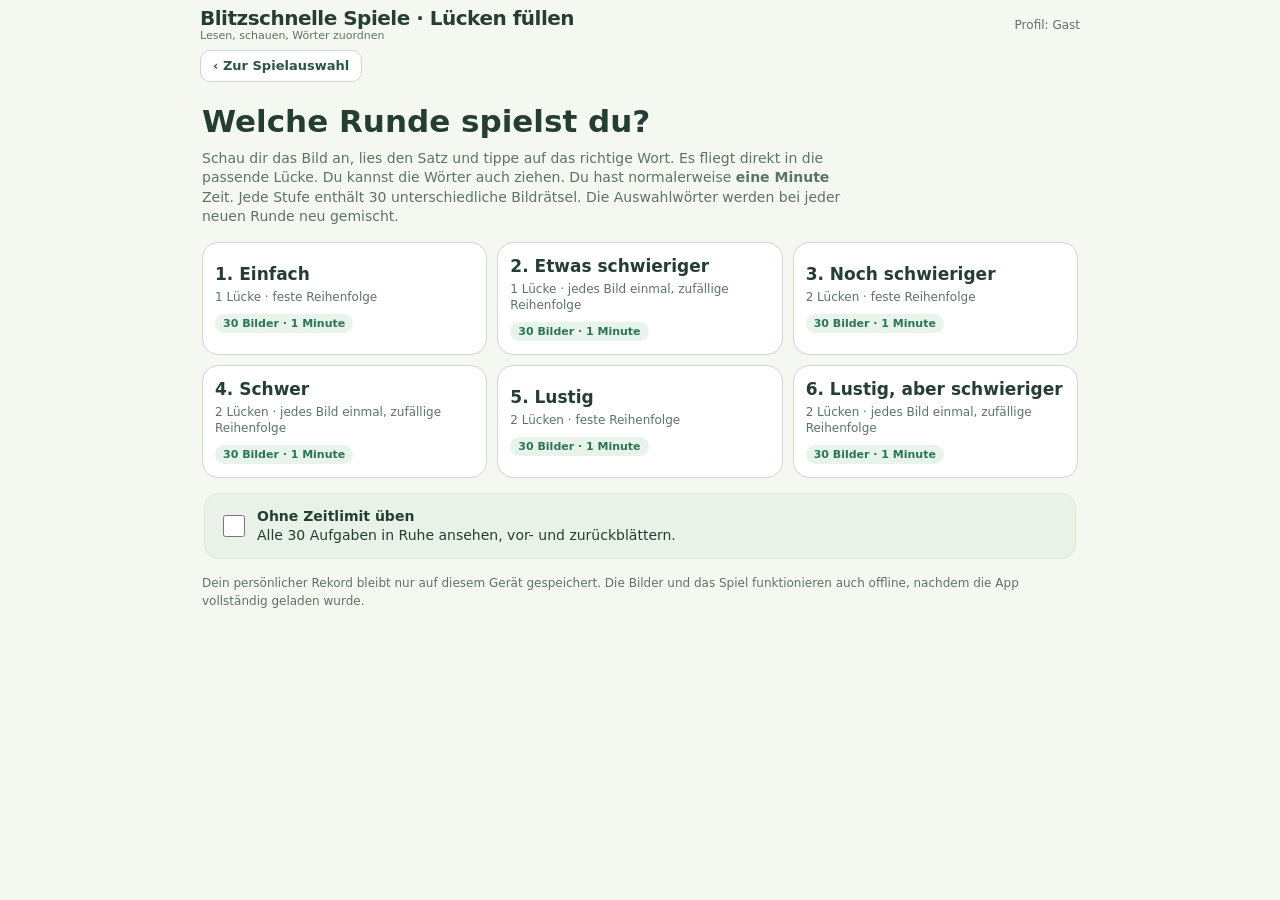
==== commit 3c98ea46: "Lückenfüllen auf 90 Bildaufgaben und Strandziel 30 erweitern" ====
--- a/bild-und-satz/index.html
+++ b/bild-und-satz/index.html
@@ -1,4 +1,4 @@
-<!DOCTYPE html><html lang="de"><head><meta charset="UTF-8"><meta name="viewport" content="width=device-width,initial-scale=1,viewport-fit=cover"><meta name="theme-color" content="#f5f8f1"><meta name="description" content="Blitzlesen – Bild und Satz: 60 Lesespiel-Rätsel in sechs Spielvarianten, auch offline."><meta name="apple-mobile-web-app-capable" content="yes"><meta name="apple-mobile-web-app-status-bar-style" content="default"><title>Blitzschnelle Spiele · Lücken füllen</title><style>*{box-sizing:border-box}
+<!DOCTYPE html><html lang="de"><head><meta charset="UTF-8"><meta name="viewport" content="width=device-width,initial-scale=1,viewport-fit=cover"><meta name="theme-color" content="#f5f8f1"><meta name="description" content="Blitzlesen – Bild und Satz: 90 Lesespiel-Rätsel in sechs Spielvarianten, auch offline."><meta name="apple-mobile-web-app-capable" content="yes"><meta name="apple-mobile-web-app-status-bar-style" content="default"><title>Blitzschnelle Spiele · Lücken füllen</title><style>*{box-sizing:border-box}
 :root{--bg:#f5f8f1;--ink:#243e33;--accent:#268364;--accent2:#d9f1e3;--line:#cadacd;--soft:#ecf3eb;--muted:#5a7467;color:var(--ink);font-family:system-ui,-apple-system,"Segoe UI",sans-serif}
 html,body{width:100%;height:100%;margin:0;overflow:hidden;overscroll-behavior:none;background:var(--bg)}
 button{font:inherit;cursor:pointer}button:focus-visible,input:focus-visible{outline:3px solid #42a781;outline-offset:2px}
@@ -38,19 +38,6 @@
 
 .mainLink{display:inline-flex;align-items:center;text-decoration:none;margin:0 0 13px;padding:10px 14px}
 
-/* Dieselbe grün-gelbe Lesetreppe wie beim ursprünglichen Blitzlesen. */
-.resultTreppenBox{margin:16px 0 18px;text-align:left}
-.resultTreppenTitle{font-size:15px;font-weight:800;color:#4d4a46;margin:0 0 8px}
-.resultTreppenTrack{width:100%;background:#f1ece1;border:1px solid #e2dac8;border-radius:18px;min-height:56px;box-shadow:inset 0 1px 2px rgba(0,0,0,.05);padding:0;display:flex;align-items:stretch;overflow:hidden}
-.resultTreppenBar{display:flex;align-items:stretch;min-height:56px;border-radius:18px;overflow:hidden;background:transparent}
-.treppeGreen,.treppeYellow{display:flex;align-items:center;justify-content:center;font-weight:900;font-size:clamp(24px,6vw,34px);line-height:1;color:#fff;padding:8px 6px;text-shadow:0 1px 1px rgba(0,0,0,.15)}
-.treppeGreen{background:linear-gradient(180deg,#69b94f 0%, #4e9a34 100%)}
-.treppeYellow{background:linear-gradient(180deg,#f3d34d 0%, #e3b92b 100%);color:#5b4a00;text-shadow:none}
-.treppeLegend{display:flex;justify-content:space-between;gap:10px;flex-wrap:wrap;font-size:14px;color:#5d584f;margin-top:8px}
-.treppeLegend span{display:inline-flex;align-items:center;gap:6px}
-.treppeDot{width:12px;height:12px;border-radius:50%;display:inline-block;flex:none}
-.treppeDot.green{background:#4e9a34}.treppeDot.yellow{background:#e3b92b}
-.treppeSentence{margin:10px 0 0;font-size:16px;font-weight:750;color:#4f4b44;text-align:center}
 .historyStack{margin-top:8px}
 .previousRuns{margin:22px 0 10px;padding-top:12px;border-top:1px solid #d9d6d0}
 .previousRuns h3{font-size:18px;margin:3px 0}
@@ -58,25 +45,27 @@
 .previousAttempt header{height:auto;display:flex;justify-content:space-between;gap:10px;align-items:baseline;flex-wrap:wrap}
 .previousAttempt .historyMeta{font-size:13px;color:#575752}
 .previousAttempt .historyMeta.under{margin-top:8px;text-align:left}
-.previousAttempt .resultTreppenTrack{min-height:56px}
-@media (max-width:380px){.treppeGreen,.treppeYellow{font-size:24px}.previousRuns h3{font-size:16px}}
+
+@media (max-width:380px){.previousRuns h3{font-size:16px}}
 
 .appNav{display:flex;align-items:center;flex-shrink:0;min-height:33px}
 .appNav .mainLink{display:inline-flex;align-items:center;justify-content:center;min-height:32px;margin:0;padding:5px 12px;font-size:13px;line-height:1.2;border-radius:10px}
 .appNav a:focus-visible{outline:3px solid #42a781;outline-offset:2px}
+
+.word:disabled{opacity:.45;cursor:default}
 .wordflight{position:fixed;z-index:1001;pointer-events:none;display:flex;align-items:center;justify-content:center;box-sizing:border-box;font:800 18px system-ui;border:2px solid #248960;border-radius:12px;background:#e3f9eb;color:#19482f;box-shadow:0 5px 16px #193f332e;transform-origin:center}
 .hole.filling{color:transparent}
 .word.wrong-shake{animation:word-wobble .38s ease-in-out;background:#fff1e7;border-color:#c88e64}
 @keyframes word-wobble{0%,100%{transform:translateX(0)}20%,60%{transform:translateX(-6px) rotate(-1deg)}40%,80%{transform:translateX(6px) rotate(1deg)}}
 @media(prefers-reduced-motion:reduce){.word.wrong-shake{animation:none}}
-</style><script src="app.js" defer></script></head><body><div id="app">
+</style><link rel="stylesheet" href="beach.css"><script src="beach.js"></script></head><body><div id="app">
 <header><div><div class="brand">Blitzschnelle Spiele · Lücken füllen</div><div class="tagline">Lesen, schauen, Wörter zuordnen</div></div><div class="head-right" id="hinfo">60 Bildrätsel</div></header>
 <nav class="appNav" aria-label="Navigation zur Spieleübersicht"><a id="backToGames" href="../" class="btn mainLink">‹ Zur Spielauswahl</a></nav>
 <section id="menu">
 <h1>Welche Runde spielst du?</h1>
-<p class="intro">Schau dir das Bild an, lies den Satz und tippe auf das richtige Wort. Es fliegt direkt in die passende Lücke. Du kannst die Wörter auch ziehen. Du hast normalerweise <strong>eine Minute</strong> Zeit. Jede Stufe enthält 20 unterschiedliche Bildrätsel. Die Auswahlwörter werden bei jeder neuen Runde neu gemischt.</p>
+<p class="intro">Schau dir das Bild an, lies den Satz und tippe auf das richtige Wort. Es fliegt direkt in die passende Lücke. Du kannst die Wörter auch ziehen. Du hast normalerweise <strong>eine Minute</strong> Zeit. Jede Stufe enthält 30 unterschiedliche Bildrätsel. Die Auswahlwörter werden bei jeder neuen Runde neu gemischt.</p>
 <div class="modegrid" id="modegrid"></div>
-<label class="practice"><input type="checkbox" id="practice"><span><strong>Ohne Zeitlimit üben</strong><br>Alle 20 Aufgaben in Ruhe ansehen, vor- und zurückblättern.</span></label>
+<label class="practice"><input type="checkbox" id="practice"><span><strong>Ohne Zeitlimit üben</strong><br>Alle 30 Aufgaben in Ruhe ansehen, vor- und zurückblättern.</span></label>
 <p class="note">Dein persönlicher Rekord bleibt nur auf diesem Gerät gespeichert. Die Bilder und das Spiel funktionieren auch offline, nachdem die App vollständig geladen wurde.</p>
 </section>
 <section id="game" class="hidden" aria-label="Bildrätsel spielen">
@@ -91,17 +80,12 @@
 <section id="results" class="hidden">
 <h2 id="resulttitle">Geschafft!</h2><p class="resultlead" id="resultintro"></p>
 <div class="score" id="score"></div>
-<div class="resultTreppenBox" id="treppeBox" aria-label="Lesetreppe">
-  <p class="resultTreppenTitle">Deine Lesetreppe</p>
-  <div class="resultTreppenTrack"><div class="resultTreppenBar" id="resultTreppenBar"><div class="treppeGreen" id="treppeGreen">0</div><div class="treppeYellow" id="treppeYellow">0</div></div></div>
-  <div class="treppeLegend"><span><i class="treppeDot green"></i>geschafft</span><span><i class="treppeDot yellow"></i>noch einmal</span></div>
-  <p class="treppeSentence" id="treppeSentence">0 geschafft + 0 noch einmal = 0 Versuche</p>
-</div>
+<section id="strandJourney" aria-label="Dein Strandweg"></section><div id="storageWarning" class="beachWarning" role="alert"></div>
 <p class="note" id="record"></p>
-<section class="previousRuns" id="previousRuns"><h3>Deine bisherigen Durchgänge</h3><p class="note">Nur diese Spielstufe · auf diesem Gerät gespeichert.</p><div id="history"></div></section>
+<section class="previousRuns beachRecent" id="previousRuns"><h3>Deine letzten drei Durchgänge</h3><p class="note">Nur diese Spielstufe · auf diesem Gerät gespeichert.</p><div id="history" class="recentList"></div></section>
 <div class="buttons"><button class="btn main" id="again">Noch einmal</button><button class="btn" id="choose">Andere Stufe</button></div>
 </section>
-</div><script>const DATA={"easy":[{"id":"e01","sentence":"Der Hase sitzt im ___.","answers":["Korb"],"groups":[["Korb","Topf","Schuh"]],"image":"bilder/e01.webp","description":"Hase in einem Weidenkorb, heller Hintergrund."},{"id":"e02","sentence":"Die Ente schwimmt im ___.","answers":["Teich"],"groups":[["Baum","Sand","Teich"]],"image":"bilder/e02.webp","description":"Ente auf kleinem Teich; nur Wasser und Ente."},{"id":"e03","sentence":"Der Junge trägt eine rote ___.","answers":["Mütze"],"groups":[["Hose","Mütze","Socke"]],"image":"bilder/e03.webp","description":"Junge mit deutlich sichtbarer roter Mütze."},{"id":"e04","sentence":"Auf dem Tisch steht eine ___.","answers":["Kerze"],"groups":[["Kerze","Katze","Tasche"]],"image":"bilder/e04.webp","description":"Ein Tisch mit einer brennenden Kerze."},{"id":"e05","sentence":"Der Frosch sitzt auf einem ___.","answers":["Stein"],"groups":[["Pilz","Stuhl","Stein"]],"image":"bilder/e05.webp","description":"Grüner Frosch auf grauem Stein."},{"id":"e06","sentence":"Die Maus frisst ein Stück ___.","answers":["Käse"],"groups":[["Brot","Käse","Kuchen"]],"image":"bilder/e06.webp","description":"Maus knabbert an Käse."},{"id":"e07","sentence":"Das Kind hält einen ___.","answers":["Drachen"],"groups":[["Drachen","Besen","Schirm"]],"image":"bilder/e07.webp","description":"Kind hält einen Flugdrachen an der Schnur."},{"id":"e08","sentence":"Im Nest liegen drei ___.","answers":["Eier"],"groups":[["Äpfel","Nüsse","Eier"]],"image":"bilder/e08.webp","description":"Ein Nest mit genau drei gut sichtbaren Eiern."},{"id":"e09","sentence":"Der Bär schläft in einer ___.","answers":["Höhle"],"groups":[["Kiste","Höhle","Wanne"]],"image":"bilder/e09.webp","description":"Schlafender Bär in klar erkennbarer Felsenhöhle."},{"id":"e10","sentence":"Der Ball liegt unter dem ___.","answers":["Bett"],"groups":[["Bett","Baum","Tisch"]],"image":"bilder/e10.webp","description":"Ball unter einem Bett; nur Bett und Ball."},{"id":"e11","sentence":"Der Hund trägt einen ___.","answers":["Ball"],"groups":[["Stock","Schuh","Ball"]],"image":"bilder/e11.webp","description":"Hund mit Ball im Maul."},{"id":"e12","sentence":"Die Blume ist ___.","answers":["gelb"],"groups":[["blau","gelb","rot"]],"image":"bilder/e12.webp","description":"Eine einzelne große gelbe Blume."},{"id":"e13","sentence":"Der Zug fährt über die ___.","answers":["Brücke"],"groups":[["Straße","Wiese","Brücke"]],"image":"bilder/e13.webp","description":"Zug auf klar erkennbarer Brücke."},{"id":"e14","sentence":"Die Oma gießt die ___.","answers":["Blumen"],"groups":[["Blumen","Bücher","Steine"]],"image":"bilder/e14.webp","description":"Oma gießt wenige große Blumen."},{"id":"e15","sentence":"Der Apfel liegt auf dem ___.","answers":["Teller"],"groups":[["Boden","Teller","Baum"]],"image":"bilder/e15.webp","description":"Ein Apfel auf einem Teller."},{"id":"e16","sentence":"Die Schnecke kriecht auf einem ___.","answers":["Blatt"],"groups":[["Blatt","Glas","Schuh"]],"image":"bilder/e16.webp","description":"Schnecke auf einem großen grünen Blatt."},{"id":"e17","sentence":"Das Schwein steht im ___.","answers":["Schlamm"],"groups":[["Wasser","Schnee","Schlamm"]],"image":"bilder/e17.webp","description":"Schwein in braunem Schlamm."},{"id":"e18","sentence":"Das Mädchen hält einen ___.","answers":["Regenschirm"],"groups":[["Koffer","Regenschirm","Löffel"]],"image":"bilder/e18.webp","description":"Mädchen mit offenem Regenschirm."},{"id":"e19","sentence":"Auf der Wiese steht ein ___.","answers":["Zelt"],"groups":[["Zelt","Boot","Sofa"]],"image":"bilder/e19.webp","description":"Ein Zelt auf grüner Wiese."},{"id":"e20","sentence":"Die Katze schaut aus dem ___.","answers":["Fenster"],"groups":[["Eimer","Korb","Fenster"]],"image":"bilder/e20.webp","description":"Katze schaut aus einem deutlichen Fenster."}],"medium":[{"id":"m01","sentence":"Der ___ sitzt auf dem ___.","answers":["Vogel","Ast"],"groups":[["Vogel","Frosch","Hund"],["Ast","Stein","Dach"]],"image":"bilder/m01.webp","description":"Ein Vogel auf einem einzelnen Ast."},{"id":"m02","sentence":"Die ___ trägt einen ___ Hut.","answers":["Hexe","grünen"],"groups":[["Hexe","Prinzessin","Blume"],["roten","grünen","blauen"]],"image":"bilder/m02.webp","description":"Freundliche Hexe mit großem grünem Spitzhut."},{"id":"m03","sentence":"Der ___ fährt mit einem ___ Fahrrad.","answers":["Junge","blauen"],"groups":[["Junge","Opa","Hund"],["roten","gelben","blauen"]],"image":"bilder/m03.webp","description":"Junge auf blauem Fahrrad; ganz sichtbar."},{"id":"m04","sentence":"Im ___ schwimmen vier ___.","answers":["Teich","Fische"],"groups":[["Teich","Glas","Eimer"],["Enten","Fische","Frösche"]],"image":"bilder/m04.webp","description":"Genau vier sichtbare Fische in kleinem Teich."},{"id":"m05","sentence":"Die ___ sitzt auf einem ___ Kissen.","answers":["Katze","roten"],"groups":[["Maus","Katze","Ente"],["roten","gelben","grünen"]],"image":"bilder/m05.webp","description":"Katze auf einem großen roten Kissen."},{"id":"m06","sentence":"Der ___ schläft unter dem ___.","answers":["Hund","Baum"],"groups":[["Hund","Bär","Fuchs"],["Tisch","Baum","Bett"]],"image":"bilder/m06.webp","description":"Schlafender Hund unter einem Baum."},{"id":"m07","sentence":"Die ___ liegt neben dem ___.","answers":["Socke","Schuh"],"groups":[["Socke","Tasse","Bürste"],["Schuh","Buch","Ball"]],"image":"bilder/m07.webp","description":"Eine Socke direkt neben einem Schuh."},{"id":"m08","sentence":"Der ___ hält eine ___ in der Hand.","answers":["Clown","Blume"],"groups":[["Clown","Ritter","König"],["Blume","Lampe","Gabel"]],"image":"bilder/m08.webp","description":"Clown hält eine große Blume."},{"id":"m09","sentence":"Auf dem ___ stehen fünf ___.","answers":["Zaun","Katzen"],"groups":[["Tisch","Zaun","Dach"],["Vögel","Katzen","Tassen"]],"image":"bilder/m09.webp","description":"Genau fünf Katzen auf einem Zaun."},{"id":"m10","sentence":"Der ___ steckt in einer ___.","answers":["Schlüssel","Tür"],"groups":[["Schlüssel","Löffel","Stift"],["Tasche","Tür","Schachtel"]],"image":"bilder/m10.webp","description":"Schlüssel steckt in deutlich sichtbarem Türschloss."},{"id":"m11","sentence":"Die ___ trägt einen ___ Schal.","answers":["Oma","roten"],"groups":[["Oma","Ente","Katze"],["blauen","roten","gelben"]],"image":"bilder/m11.webp","description":"Oma mit großem roten Schal."},{"id":"m12","sentence":"Der ___ springt über einen ___.","answers":["Hund","Baumstamm"],"groups":[["Hund","Hase","Frosch"],["Baumstamm","Eimer","Stein"]],"image":"bilder/m12.webp","description":"Hund springt über liegenden Baumstamm."},{"id":"m13","sentence":"Die ___ sitzt auf einer ___ Blume.","answers":["Biene","roten"],"groups":[["Biene","Maus","Fliege"],["blauen","roten","weißen"]],"image":"bilder/m13.webp","description":"Biene auf einzelner roter Blume."},{"id":"m14","sentence":"Der ___ steht neben der ___.","answers":["Esel","Scheune"],"groups":[["Hund","Esel","Hase"],["Scheune","Schule","Kirche"]],"image":"bilder/m14.webp","description":"Esel neben roter Scheune."},{"id":"m15","sentence":"Die ___ schiebt einen ___ Wagen.","answers":["Frau","gelben"],"groups":[["Frau","Katze","Windmühle"],["blauen","gelben","roten"]],"image":"bilder/m15.webp","description":"Frau schiebt kleinen gelben Handwagen."},{"id":"m16","sentence":"Der ___ sitzt auf einem ___ Pilz.","answers":["Zwerg","roten"],"groups":[["Zwerg","Frosch","Weg"],["blauen","roten","grünen"]],"image":"bilder/m16.webp","description":"Zwerg auf großem roten Pilz."},{"id":"m17","sentence":"Im ___ schwimmt ein ___ Fisch.","answers":["Eimer","gelber"],"groups":[["Teich","Eimer","Nest"],["roter","gelber","grüner"]],"image":"bilder/m17.webp","description":"Ein gelber Fisch schwimmt im Eimer."},{"id":"m18","sentence":"Der ___ versteckt sich hinter dem ___.","answers":["Fuchs","Busch"],"groups":[["Fuchs","Hase","Räuber"],["Busch","Tisch","Haus"]],"image":"bilder/m18.webp","description":"Fuchs teilweise hinter einem Busch; Kopf und Schwanz sichtbar."},{"id":"m19","sentence":"Die ___ steht auf dem ___ Teppich.","answers":["Lampe","grünen"],"groups":[["Lampe","Tasse","Pflanze"],["roten","blauen","grünen"]],"image":"bilder/m19.webp","description":"Stehlampe auf grünem Teppich."},{"id":"m20","sentence":"Der ___ trägt eine ___ voller Gold.","answers":["Räuber","Kiste"],"groups":[["Räuber","Hund","Wagen"],["Kiste","Tasche","Mütze"]],"image":"bilder/m20.webp","description":"Freundlicher Räuber mit offener Holzkiste voller Goldmünzen."}],"funny":[{"id":"f01","sentence":"Der ___ trägt ___ Schuhe.","answers":["Elefant","vier"],"groups":[["Elefant","Hase","Affe"],["zwei","vier","sechs"]],"image":"bilder/f01.webp","description":"Elefant mit genau vier sichtbaren Schuhen."},{"id":"f02","sentence":"Die ___ sitzt in einer ___ Tasse.","answers":["Maus","blauen"],"groups":[["Maus","Katze","Schnecke"],["roten","blauen","grünen"]],"image":"bilder/f02.webp","description":"Maus in riesiger blauer Tasse."},{"id":"f03","sentence":"Der ___ fährt mit dem ___.","answers":["Bär","Roller"],"groups":[["Bär","Junge","Fuchs"],["Fahrrad","Roller","Auto"]],"image":"bilder/f03.webp","description":"Bär fährt Roller, ohne zusätzliche Szene."},{"id":"f04","sentence":"Auf dem ___ sitzt ein ___ Frosch.","answers":["Mond","grüner"],"groups":[["Mond","Dach","Baum"],["roter","grüner","gelber"]],"image":"bilder/f04.webp","description":"Grüner Frosch auf gelber Mondsichel."},{"id":"f05","sentence":"Die ___ trägt einen ___ auf dem Kopf.","answers":["Ente","Kochtopf"],"groups":[["Ente","Maus","Katze"],["Kochtopf","Schuh","Drachen"]],"image":"bilder/f05.webp","description":"Ente mit umgedrehtem Kochtopf auf dem Kopf."},{"id":"f06","sentence":"Der ___ schläft in einer ___ Hängematte.","answers":["Drache","roten"],"groups":[["Drache","Löwe","Hund"],["blauen","roten","gelben"]],"image":"bilder/f06.webp","description":"Kleiner Drache in roter Hängematte."},{"id":"f07","sentence":"Die ___ fährt mit einem ___ Schlitten.","answers":["Hexe","grünen"],"groups":[["Hexe","Blume","Schnecke"],["roten","grünen","blauen"]],"image":"bilder/f07.webp","description":"Hexe auf grünem Schlitten."},{"id":"f08","sentence":"Der ___ jongliert mit drei ___.","answers":["Löwe","Äpfeln"],"groups":[["Löwe","Frosch","Bär"],["Birnen","Äpfeln","Bällen"]],"image":"bilder/f08.webp","description":"Löwe jongliert mit genau drei Äpfeln."},{"id":"f09","sentence":"Die ___ steht auf einem ___.","answers":["Giraffe","Bein"],"groups":[["Giraffe","Katze","Maus"],["Bein","Baum","Wein"]],"image":"bilder/f09.webp","description":"Giraffe balanciert sichtbar auf nur einem Bein."},{"id":"f10","sentence":"Der ___ putzt sich mit einer ___ die Zähne.","answers":["Drache","Zahnbürste"],"groups":[["Drache","Elefant","Fuchs"],["Gabel","Zahnbürste","Stift"]],"image":"bilder/f10.webp","description":"Drache putzt sichtbare Zähne mit einer Zahnbürste."},{"id":"f11","sentence":"Der ___ fährt auf einem ___ durch den Garten.","answers":["Hut","Staubsauger"],"groups":[["Hut","Affe","Hase"],["Staubsauger","Roller","Besen"]],"image":"bilder/f11.webp","description":"Ein lebendig wirkender Hut fährt auf einem Staubsauger; kleiner grüner Bodenstreifen."},{"id":"f12","sentence":"Die ___ trägt einen ___ als Hut.","answers":["Giraffe","Blumentopf"],"groups":[["Giraffe","Katze","Kuh"],["Blumentopf","Socken","Löffel"]],"image":"bilder/f12.webp","description":"Giraffe mit umgedrehtem Blumentopf auf dem Kopf."},{"id":"f13","sentence":"Der ___ badet in einer Wanne voller ___.","answers":["Elefant","Spaghetti"],"groups":[["Elefant","Fuchs","Löwe"],["Spaghetti","Seife","Bälle"]],"image":"bilder/f13.webp","description":"Elefant in Wanne voller gelber Spaghetti."},{"id":"f14","sentence":"Die ___ fliegt mit einem ___ über die Stadt.","answers":["Kuh","Regenschirm"],"groups":[["Kuh","Ente","Maus"],["Regenschirm","Besen","Ballon"]],"image":"bilder/f14.webp","description":"Kuh schwebt mit geöffnetem Regenschirm; kleine Dächer unten."},{"id":"f15","sentence":"Der ___ spielt auf einer ___ Musik.","answers":["Frosch","Gießkanne"],"groups":[["Frosch","Bär","Hund"],["Gießkanne","Trommel","Gitarre"]],"image":"bilder/f15.webp","description":"Frosch bläst spielerisch in eine Gießkanne; Musik nur angedeutet."},{"id":"f16","sentence":"Die ___ fährt mit einem ___.","answers":["Schnecke","Skateboard"],"groups":[["Schnecke","Schildkröte","Maus"],["Skateboard","Fahrrad","Roller"]],"image":"bilder/f16.webp","description":"Schnecke mit Schneckenhaus auf Skateboard."},{"id":"f17","sentence":"Der ___ trägt einen ___ auf seiner Nase.","answers":["Löwe","Schmetterling"],"groups":[["Löwe","Hund","Fuchs"],["Schmetterling","Käfer","Vogel"]],"image":"bilder/f17.webp","description":"Löwe mit Schmetterling auf der Nase."},{"id":"f18","sentence":"Die ___ schläft in einem riesigen ___.","answers":["Eule","Stiefel"],"groups":[["Eule","Katze","Maus"],["Stiefel","Korb","Bett"]],"image":"bilder/f18.webp","description":"Kleine schlafende Eule in riesigem Stiefel."},{"id":"f19","sentence":"Der ___ rutscht auf einer ___ den Berg hinunter.","answers":["Affe","Banane"],"groups":[["Affe","Bär","Hund"],["Banane","Schaufel","Matte"]],"image":"bilder/f19.webp","description":"Affe rutscht auf großer Banane einen schlichten Hang hinunter."},{"id":"f20","sentence":"Die ___ spielt mit einem ___ Fußball.","answers":["Hexe","Kürbis"],"groups":[["Hexe","Tasche","Ecke"],["Kürbis","Ball","Apfel"]],"image":"bilder/f20.webp","description":"Hexe kickt großen Kürbis wie Fußball; kein anderer Ball."}]};
+</div><script>const DATA={"easy":[{"id":"e01","sentence":"Der Hase sitzt im ___.","answers":["Korb"],"groups":[["Korb","Topf","Schuh"]],"image":"bilder/e01.webp","description":"Hase in einem Weidenkorb, heller Hintergrund."},{"id":"e02","sentence":"Die Ente schwimmt im ___.","answers":["Teich"],"groups":[["Baum","Sand","Teich"]],"image":"bilder/e02.webp","description":"Ente auf kleinem Teich; nur Wasser und Ente."},{"id":"e03","sentence":"Der Junge trägt eine rote ___.","answers":["Mütze"],"groups":[["Hose","Mütze","Socke"]],"image":"bilder/e03.webp","description":"Junge mit deutlich sichtbarer roter Mütze."},{"id":"e04","sentence":"Auf dem Tisch steht eine ___.","answers":["Kerze"],"groups":[["Kerze","Katze","Tasche"]],"image":"bilder/e04.webp","description":"Ein Tisch mit einer brennenden Kerze."},{"id":"e05","sentence":"Der Frosch sitzt auf einem ___.","answers":["Stein"],"groups":[["Pilz","Stuhl","Stein"]],"image":"bilder/e05.webp","description":"Grüner Frosch auf grauem Stein."},{"id":"e06","sentence":"Die Maus frisst ein Stück ___.","answers":["Käse"],"groups":[["Brot","Käse","Kuchen"]],"image":"bilder/e06.webp","description":"Maus knabbert an Käse."},{"id":"e07","sentence":"Das Kind hält einen ___.","answers":["Drachen"],"groups":[["Drachen","Besen","Schirm"]],"image":"bilder/e07.webp","description":"Kind hält einen Flugdrachen an der Schnur."},{"id":"e08","sentence":"Im Nest liegen drei ___.","answers":["Eier"],"groups":[["Äpfel","Nüsse","Eier"]],"image":"bilder/e08.webp","description":"Ein Nest mit genau drei gut sichtbaren Eiern."},{"id":"e09","sentence":"Der Bär schläft in einer ___.","answers":["Höhle"],"groups":[["Kiste","Höhle","Wanne"]],"image":"bilder/e09.webp","description":"Schlafender Bär in klar erkennbarer Felsenhöhle."},{"id":"e10","sentence":"Der Ball liegt unter dem ___.","answers":["Bett"],"groups":[["Bett","Baum","Tisch"]],"image":"bilder/e10.webp","description":"Ball unter einem Bett; nur Bett und Ball."},{"id":"e11","sentence":"Der Hund trägt einen ___.","answers":["Ball"],"groups":[["Stock","Schuh","Ball"]],"image":"bilder/e11.webp","description":"Hund mit Ball im Maul."},{"id":"e12","sentence":"Die Blume ist ___.","answers":["gelb"],"groups":[["blau","gelb","rot"]],"image":"bilder/e12.webp","description":"Eine einzelne große gelbe Blume."},{"id":"e13","sentence":"Der Zug fährt über die ___.","answers":["Brücke"],"groups":[["Straße","Wiese","Brücke"]],"image":"bilder/e13.webp","description":"Zug auf klar erkennbarer Brücke."},{"id":"e14","sentence":"Die Oma gießt die ___.","answers":["Blumen"],"groups":[["Blumen","Bücher","Steine"]],"image":"bilder/e14.webp","description":"Oma gießt wenige große Blumen."},{"id":"e15","sentence":"Der Apfel liegt auf dem ___.","answers":["Teller"],"groups":[["Boden","Teller","Baum"]],"image":"bilder/e15.webp","description":"Ein Apfel auf einem Teller."},{"id":"e16","sentence":"Die Schnecke kriecht auf einem ___.","answers":["Blatt"],"groups":[["Blatt","Glas","Schuh"]],"image":"bilder/e16.webp","description":"Schnecke auf einem großen grünen Blatt."},{"id":"e17","sentence":"Das Schwein steht im ___.","answers":["Schlamm"],"groups":[["Wasser","Schnee","Schlamm"]],"image":"bilder/e17.webp","description":"Schwein in braunem Schlamm."},{"id":"e18","sentence":"Das Mädchen hält einen ___.","answers":["Regenschirm"],"groups":[["Koffer","Regenschirm","Löffel"]],"image":"bilder/e18.webp","description":"Mädchen mit offenem Regenschirm."},{"id":"e19","sentence":"Auf der Wiese steht ein ___.","answers":["Zelt"],"groups":[["Zelt","Boot","Sofa"]],"image":"bilder/e19.webp","description":"Ein Zelt auf grüner Wiese."},{"id":"e20","sentence":"Die Katze schaut aus dem ___.","answers":["Fenster"],"groups":[["Eimer","Korb","Fenster"]],"image":"bilder/e20.webp","description":"Katze schaut aus einem deutlichen Fenster."},{"id":"e21","sentence":"Am ___ hängt eine Birne.","answers":["Baum"],"groups":[["Baum","Haus","Bach"]],"image":"bilder/e21.webp","description":"Am Baum hängt eine Birne."},{"id":"e22","sentence":"Das Schaf trägt am ___ eine Glocke.","answers":["Hals"],"groups":[["Hals","Bein","Haus"]],"image":"bilder/e22.webp","description":"Das Schaf trägt am Hals eine Glocke."},{"id":"e23","sentence":"Auf der ___ tanzt ein Hase.","answers":["Wiese"],"groups":[["Wiese","Weise","Vase"]],"image":"bilder/e23.webp","description":"Auf der Wiese tanzt ein Hase."},{"id":"e24","sentence":"Die ___ ist blau.","answers":["Hose"],"groups":[["Hose","Hase","Haus"]],"image":"bilder/e24.webp","description":"Die Hose ist blau."},{"id":"e25","sentence":"Der Hund hat im Fell eine ___.","answers":["Klette"],"groups":[["Klette","Kette","Kutte"]],"image":"bilder/e25.webp","description":"Der Hund hat im Fell eine Klette."},{"id":"e26","sentence":"Im Ofen brennt ein ___.","answers":["Feuer"],"groups":[["Feuer","Feier","Eimer"]],"image":"bilder/e26.webp","description":"Im Ofen brennt ein Feuer."},{"id":"e27","sentence":"Der Igel ___ Wasser.","answers":["trinkt"],"groups":[["trinkt","dringt","bringt"]],"image":"bilder/e27.webp","description":"Der Igel trinkt Wasser."},{"id":"e28","sentence":"Die Hexe hält einen ___.","answers":["Stab"],"groups":[["Stab","Staub","Stall"]],"image":"bilder/e28.webp","description":"Die Hexe hält einen Stab."},{"id":"e29","sentence":"Der Traktor fährt über das ___.","answers":["Feld"],"groups":[["Feld","Fell","fällt"]],"image":"bilder/e29.webp","description":"Der Traktor fährt über das Feld."},{"id":"e30","sentence":"Die ___ ist leicht.","answers":["Feder"],"groups":[["Feder","Felder","Fehler"]],"image":"bilder/e30.webp","description":"Die Feder ist leicht."}],"medium":[{"id":"m01","sentence":"Der ___ sitzt auf dem ___.","answers":["Vogel","Ast"],"groups":[["Vogel","Frosch","Hund"],["Ast","Stein","Dach"]],"image":"bilder/m01.webp","description":"Ein Vogel auf einem einzelnen Ast."},{"id":"m02","sentence":"Die ___ trägt einen ___ Hut.","answers":["Hexe","grünen"],"groups":[["Hexe","Prinzessin","Blume"],["roten","grünen","blauen"]],"image":"bilder/m02.webp","description":"Freundliche Hexe mit großem grünem Spitzhut."},{"id":"m03","sentence":"Der ___ fährt mit einem ___ Fahrrad.","answers":["Junge","blauen"],"groups":[["Junge","Opa","Hund"],["roten","gelben","blauen"]],"image":"bilder/m03.webp","description":"Junge auf blauem Fahrrad; ganz sichtbar."},{"id":"m04","sentence":"Im ___ schwimmen vier ___.","answers":["Teich","Fische"],"groups":[["Teich","Glas","Eimer"],["Enten","Fische","Frösche"]],"image":"bilder/m04.webp","description":"Genau vier sichtbare Fische in kleinem Teich."},{"id":"m05","sentence":"Die ___ sitzt auf einem ___ Kissen.","answers":["Katze","roten"],"groups":[["Maus","Katze","Ente"],["roten","gelben","grünen"]],"image":"bilder/m05.webp","description":"Katze auf einem großen roten Kissen."},{"id":"m06","sentence":"Der ___ schläft unter dem ___.","answers":["Hund","Baum"],"groups":[["Hund","Bär","Fuchs"],["Tisch","Baum","Bett"]],"image":"bilder/m06.webp","description":"Schlafender Hund unter einem Baum."},{"id":"m07","sentence":"Die ___ liegt neben dem ___.","answers":["Socke","Schuh"],"groups":[["Socke","Tasse","Bürste"],["Schuh","Buch","Ball"]],"image":"bilder/m07.webp","description":"Eine Socke direkt neben einem Schuh."},{"id":"m08","sentence":"Der ___ hält eine ___ in der Hand.","answers":["Clown","Blume"],"groups":[["Clown","Ritter","König"],["Blume","Lampe","Gabel"]],"image":"bilder/m08.webp","description":"Clown hält eine große Blume."},{"id":"m09","sentence":"Auf dem ___ stehen fünf ___.","answers":["Zaun","Katzen"],"groups":[["Tisch","Zaun","Dach"],["Vögel","Katzen","Tassen"]],"image":"bilder/m09.webp","description":"Genau fünf Katzen auf einem Zaun."},{"id":"m10","sentence":"Der ___ steckt in einer ___.","answers":["Schlüssel","Tür"],"groups":[["Schlüssel","Löffel","Stift"],["Tasche","Tür","Schachtel"]],"image":"bilder/m10.webp","description":"Schlüssel steckt in deutlich sichtbarem Türschloss."},{"id":"m11","sentence":"Die ___ trägt einen ___ Schal.","answers":["Oma","roten"],"groups":[["Oma","Ente","Katze"],["blauen","roten","gelben"]],"image":"bilder/m11.webp","description":"Oma mit großem roten Schal."},{"id":"m12","sentence":"Der ___ springt über einen ___.","answers":["Hund","Baumstamm"],"groups":[["Hund","Hase","Frosch"],["Baumstamm","Eimer","Stein"]],"image":"bilder/m12.webp","description":"Hund springt über liegenden Baumstamm."},{"id":"m13","sentence":"Die ___ sitzt auf einer ___ Blume.","answers":["Biene","roten"],"groups":[["Biene","Maus","Fliege"],["blauen","roten","weißen"]],"image":"bilder/m13.webp","description":"Biene auf einzelner roter Blume."},{"id":"m14","sentence":"Der ___ steht neben der ___.","answers":["Esel","Scheune"],"groups":[["Hund","Esel","Hase"],["Scheune","Schule","Kirche"]],"image":"bilder/m14.webp","description":"Esel neben roter Scheune."},{"id":"m15","sentence":"Die ___ schiebt einen ___ Wagen.","answers":["Frau","gelben"],"groups":[["Frau","Katze","Windmühle"],["blauen","gelben","roten"]],"image":"bilder/m15.webp","description":"Frau schiebt kleinen gelben Handwagen."},{"id":"m16","sentence":"Der ___ sitzt auf einem ___ Pilz.","answers":["Zwerg","roten"],"groups":[["Zwerg","Frosch","Weg"],["blauen","roten","grünen"]],"image":"bilder/m16.webp","description":"Zwerg auf großem roten Pilz."},{"id":"m17","sentence":"Im ___ schwimmt ein ___ Fisch.","answers":["Eimer","gelber"],"groups":[["Teich","Eimer","Nest"],["roter","gelber","grüner"]],"image":"bilder/m17.webp","description":"Ein gelber Fisch schwimmt im Eimer."},{"id":"m18","sentence":"Der ___ versteckt sich hinter dem ___.","answers":["Fuchs","Busch"],"groups":[["Fuchs","Hase","Räuber"],["Busch","Tisch","Haus"]],"image":"bilder/m18.webp","description":"Fuchs teilweise hinter einem Busch; Kopf und Schwanz sichtbar."},{"id":"m19","sentence":"Die ___ steht auf dem ___ Teppich.","answers":["Lampe","grünen"],"groups":[["Lampe","Tasse","Pflanze"],["roten","blauen","grünen"]],"image":"bilder/m19.webp","description":"Stehlampe auf grünem Teppich."},{"id":"m20","sentence":"Der ___ trägt eine ___ voller Gold.","answers":["Räuber","Kiste"],"groups":[["Räuber","Hund","Wagen"],["Kiste","Tasche","Mütze"]],"image":"bilder/m20.webp","description":"Freundlicher Räuber mit offener Holzkiste voller Goldmünzen."},{"id":"m21","sentence":"Der ___ sitzt im hohen ___.","answers":["Hase","Gras"],"groups":[["Hase","Hose","Haus"],["Gras","Glas","Gruß"]],"image":"bilder/m21.webp","description":"Der Hase sitzt im hohen Gras."},{"id":"m22","sentence":"Die ___ hat eine kleine ___.","answers":["Katze","Tatze"],"groups":[["Katze","Kasse","Kerze"],["Tatze","Tasse","Tasche"]],"image":"bilder/m22.webp","description":"Die Katze hat eine kleine Tatze."},{"id":"m23","sentence":"Der ___ weht durch den ___.","answers":["Wind","Wald"],"groups":[["Wind","Kind","Rind"],["Wald","Wand","Welt"]],"image":"bilder/m23.webp","description":"Der Wind weht durch den Wald."},{"id":"m24","sentence":"Die ___ kriecht über einen ___.","answers":["Schnecke","Stein"],"groups":[["Schnecke","Strecke","Schrecken"],["Stein","Stern","Stiel"]],"image":"bilder/m24.webp","description":"Die Schnecke kriecht über einen Stein."},{"id":"m25","sentence":"Der ___ sitzt in seinem ___.","answers":["Fischer","Boot"],"groups":[["Fischer","Fische","frischer"],["Boot","Brot","Beet"]],"image":"bilder/m25.webp","description":"Der Fischer sitzt in seinem Boot."},{"id":"m26","sentence":"Das ___ steht vor dem ___.","answers":["Pferd","Stall"],"groups":[["Pferd","Fährte","Pfad"],["Stall","Stab","Stahl"]],"image":"bilder/m26.webp","description":"Das Pferd steht vor dem Stall."},{"id":"m27","sentence":"Die ___ fliegt zu einer ___.","answers":["Biene","Blume"],"groups":[["Biene","Birne","Beine"],["Blume","Bluse","Blase"]],"image":"bilder/m27.webp","description":"Die Biene fliegt zu einer Blume."},{"id":"m28","sentence":"Der ___ trägt eine goldene ___.","answers":["König","Krone"],"groups":[["König","Keks","Käfig"],["Krone","Kröte","Knoten"]],"image":"bilder/m28.webp","description":"Der König trägt eine goldene Krone."},{"id":"m29","sentence":"Die ___ spielen mit einem ___.","answers":["Kinder","Ball"],"groups":[["Kinder","Koffer","Rinder"],["Ball","Fall","Wall"]],"image":"bilder/m29.webp","description":"Die Kinder spielen mit einem Ball."},{"id":"m30","sentence":"Der ___ reitet auf einem ___.","answers":["Ritter","Pferd"],"groups":[["Ritter","Retter","Bitter"],["Pferd","Herd","Schwert"]],"image":"bilder/m30.webp","description":"Der Ritter reitet auf einem Pferd."}],"funny":[{"id":"f01","sentence":"Der ___ trägt ___ Schuhe.","answers":["Elefant","vier"],"groups":[["Elefant","Hase","Affe"],["zwei","vier","sechs"]],"image":"bilder/f01.webp","description":"Elefant mit genau vier sichtbaren Schuhen."},{"id":"f02","sentence":"Die ___ sitzt in einer ___ Tasse.","answers":["Maus","blauen"],"groups":[["Maus","Katze","Schnecke"],["roten","blauen","grünen"]],"image":"bilder/f02.webp","description":"Maus in riesiger blauer Tasse."},{"id":"f03","sentence":"Der ___ fährt mit dem ___.","answers":["Bär","Roller"],"groups":[["Bär","Junge","Fuchs"],["Fahrrad","Roller","Auto"]],"image":"bilder/f03.webp","description":"Bär fährt Roller, ohne zusätzliche Szene."},{"id":"f04","sentence":"Auf dem ___ sitzt ein ___ Frosch.","answers":["Mond","grüner"],"groups":[["Mond","Dach","Baum"],["roter","grüner","gelber"]],"image":"bilder/f04.webp","description":"Grüner Frosch auf gelber Mondsichel."},{"id":"f05","sentence":"Die ___ trägt einen ___ auf dem Kopf.","answers":["Ente","Kochtopf"],"groups":[["Ente","Maus","Katze"],["Kochtopf","Schuh","Drachen"]],"image":"bilder/f05.webp","description":"Ente mit umgedrehtem Kochtopf auf dem Kopf."},{"id":"f06","sentence":"Der ___ schläft in einer ___ Hängematte.","answers":["Drache","roten"],"groups":[["Drache","Löwe","Hund"],["blauen","roten","gelben"]],"image":"bilder/f06.webp","description":"Kleiner Drache in roter Hängematte."},{"id":"f07","sentence":"Die ___ fährt mit einem ___ Schlitten.","answers":["Hexe","grünen"],"groups":[["Hexe","Blume","Schnecke"],["roten","grünen","blauen"]],"image":"bilder/f07.webp","description":"Hexe auf grünem Schlitten."},{"id":"f08","sentence":"Der ___ jongliert mit drei ___.","answers":["Löwe","Äpfeln"],"groups":[["Löwe","Frosch","Bär"],["Birnen","Äpfeln","Bällen"]],"image":"bilder/f08.webp","description":"Löwe jongliert mit genau drei Äpfeln."},{"id":"f09","sentence":"Die ___ steht auf einem ___.","answers":["Giraffe","Bein"],"groups":[["Giraffe","Katze","Maus"],["Bein","Baum","Wein"]],"image":"bilder/f09.webp","description":"Giraffe balanciert sichtbar auf nur einem Bein."},{"id":"f10","sentence":"Der ___ putzt sich mit einer ___ die Zähne.","answers":["Drache","Zahnbürste"],"groups":[["Drache","Elefant","Fuchs"],["Gabel","Zahnbürste","Stift"]],"image":"bilder/f10.webp","description":"Drache putzt sichtbare Zähne mit einer Zahnbürste."},{"id":"f11","sentence":"Der ___ fährt auf einem ___ durch den Garten.","answers":["Hut","Staubsauger"],"groups":[["Hut","Affe","Hase"],["Staubsauger","Roller","Besen"]],"image":"bilder/f11.webp","description":"Ein lebendig wirkender Hut fährt auf einem Staubsauger; kleiner grüner Bodenstreifen."},{"id":"f12","sentence":"Die ___ trägt einen ___ als Hut.","answers":["Giraffe","Blumentopf"],"groups":[["Giraffe","Katze","Kuh"],["Blumentopf","Socken","Löffel"]],"image":"bilder/f12.webp","description":"Giraffe mit umgedrehtem Blumentopf auf dem Kopf."},{"id":"f13","sentence":"Der ___ badet in einer Wanne voller ___.","answers":["Elefant","Spaghetti"],"groups":[["Elefant","Fuchs","Löwe"],["Spaghetti","Seife","Bälle"]],"image":"bilder/f13.webp","description":"Elefant in Wanne voller gelber Spaghetti."},{"id":"f14","sentence":"Die ___ fliegt mit einem ___ über die Stadt.","answers":["Kuh","Regenschirm"],"groups":[["Kuh","Ente","Maus"],["Regenschirm","Besen","Ballon"]],"image":"bilder/f14.webp","description":"Kuh schwebt mit geöffnetem Regenschirm; kleine Dächer unten."},{"id":"f15","sentence":"Der ___ spielt auf einer ___ Musik.","answers":["Frosch","Gießkanne"],"groups":[["Frosch","Bär","Hund"],["Gießkanne","Trommel","Gitarre"]],"image":"bilder/f15.webp","description":"Frosch bläst spielerisch in eine Gießkanne; Musik nur angedeutet."},{"id":"f16","sentence":"Die ___ fährt mit einem ___.","answers":["Schnecke","Skateboard"],"groups":[["Schnecke","Schildkröte","Maus"],["Skateboard","Fahrrad","Roller"]],"image":"bilder/f16.webp","description":"Schnecke mit Schneckenhaus auf Skateboard."},{"id":"f17","sentence":"Der ___ trägt einen ___ auf seiner Nase.","answers":["Löwe","Schmetterling"],"groups":[["Löwe","Hund","Fuchs"],["Schmetterling","Käfer","Vogel"]],"image":"bilder/f17.webp","description":"Löwe mit Schmetterling auf der Nase."},{"id":"f18","sentence":"Die ___ schläft in einem riesigen ___.","answers":["Eule","Stiefel"],"groups":[["Eule","Katze","Maus"],["Stiefel","Korb","Bett"]],"image":"bilder/f18.webp","description":"Kleine schlafende Eule in riesigem Stiefel."},{"id":"f19","sentence":"Der ___ rutscht auf einer ___ den Berg hinunter.","answers":["Affe","Banane"],"groups":[["Affe","Bär","Hund"],["Banane","Schaufel","Matte"]],"image":"bilder/f19.webp","description":"Affe rutscht auf großer Banane einen schlichten Hang hinunter."},{"id":"f20","sentence":"Die ___ spielt mit einem ___ Fußball.","answers":["Hexe","Kürbis"],"groups":[["Hexe","Tasche","Ecke"],["Kürbis","Ball","Apfel"]],"image":"bilder/f20.webp","description":"Hexe kickt großen Kürbis wie Fußball; kein anderer Ball."},{"id":"f21","sentence":"Der ___ fährt auf einem ___ durch die Wüste.","answers":["Pinguin","Fahrrad"],"groups":[["Pinguin","Pudding","Papagei"],["Fahrrad","Fahrstuhl","Feuerwerk"]],"image":"bilder/f21.webp","description":"Der Pinguin fährt auf einem Fahrrad durch die Wüste."},{"id":"f22","sentence":"Die ___ trägt einen ___ und springt ins Meer.","answers":["Kuh","Badeanzug"],"groups":[["Kuh","Schuh","Kuhherde"],["Badeanzug","Bademantel","Badewanne"]],"image":"bilder/f22.webp","description":"Die Kuh trägt einen Badeanzug und springt ins Meer."},{"id":"f23","sentence":"Der ___ tanzt mit einem ___ in der Hand.","answers":["Kaktus","Kochlöffel"],"groups":[["Kaktus","Kakao","Kater"],["Kochlöffel","Kochtopf","Kochbuch"]],"image":"bilder/f23.webp","description":"Der Kaktus tanzt mit einem Kochlöffel in der Hand."},{"id":"f24","sentence":"Der ___ kratzt sich mit der Gabel den ___.","answers":["Fuchs","Bauch"],"groups":[["Fuchs","Luchs","Dachs"],["Bauch","Buch","Bach"]],"image":"bilder/f24.webp","description":"Der Fuchs kratzt sich mit der Gabel den Bauch."},{"id":"f25","sentence":"Die ___ strickt einen ___ für den Elefanten.","answers":["Spinne","Pullover"],"groups":[["Spinne","Spange","Spule"],["Pullover","Pudding","Pult"]],"image":"bilder/f25.webp","description":"Die Spinne strickt einen Pullover für den Elefanten."},{"id":"f26","sentence":"Der ___ putzt sich mit einer ___ die Zähne.","answers":["Roboter","Banane"],"groups":[["Roboter","Ritter","Roller"],["Banane","Plane","Badewanne"]],"image":"bilder/f26.webp","description":"Der Roboter putzt sich mit einer Banane die Zähne."},{"id":"f27","sentence":"Die ___ fährt mit einem ___ zum Einkaufen.","answers":["Schildkröte","Rennwagen"],"groups":[["Schildkröte","Schnecke","Schilder"],["Rennwagen","Regenwagen","Rasenwagen"]],"image":"bilder/f27.webp","description":"Die Schildkröte fährt mit einem Rennwagen zum Einkaufen."},{"id":"f28","sentence":"Der ___ trägt einen ___ unter Wasser.","answers":["Fisch","Regenschirm"],"groups":[["Fisch","Tisch","Fuchs"],["Regenschirm","Regenwurm","Regenmantel"]],"image":"bilder/f28.webp","description":"Der Fisch trägt einen Regenschirm unter Wasser."},{"id":"f29","sentence":"Der ___ liegt in einer ___ am Strand.","answers":["Schneemann","Hängematte"],"groups":[["Schneemann","Schneeball","Schneeberg"],["Hängematte","Hängelampe","Hängebrücke"]],"image":"bilder/f29.webp","description":"Der Schneemann liegt in einer Hängematte am Strand."},{"id":"f30","sentence":"Der ___ spielt mit einer ___ Trompete.","answers":["Affe","Gießkanne"],"groups":[["Affe","Apfel","Affen"],["Gießkanne","Gießwasser","Gießform"]],"image":"bilder/f30.webp","description":"Der Affe spielt mit einer Gießkanne Trompete."}]};
 const MODES=[
  ['Einfach','1 Lücke · feste Reihenfolge','easy',false],
  ['Etwas schwieriger','1 Lücke · jedes Bild einmal, zufällige Reihenfolge','easy',true],
@@ -119,50 +103,25 @@
 function clearTimer(){if(timer){clearInterval(timer);timer=null}}
 function cancelDrag(){if(drag){drag.ghost?.remove();drag.source.classList.remove('dragged');drag=null;}document.querySelectorAll('.hole.target').forEach(e=>e.classList.remove('target'))}
 function localBest(k){try{return JSON.parse(localStorage.getItem('blitzlesen-best-'+(currentProfileId()||'gast')+'-'+k)||'null')}catch(e){return null}}
-function saveBest(k,v){try{localStorage.setItem('blitzlesen-best-'+(currentProfileId()||'gast')+'-'+k,JSON.stringify(v))}catch(e){}}
+function saveBest(k,v){try{const key='blitzlesen-best-'+(currentProfileId()||'gast')+'-'+k;const raw=localStorage.getItem(key);if(raw!==null){const old=JSON.parse(raw);if(!old||!Number.isFinite(old.solved))throw Error('Invalid best')}localStorage.setItem(key,JSON.stringify(v))}catch(e){storageWarning('Der Bestwert konnte nicht aktualisiert werden. Vorhandene Daten bleiben erhalten.')}}
 const HISTORY_KEY='blitzlesen-bildsatz-lesetreppe-v2';
 function currentProfileId(){try{const id=localStorage.getItem('blitzspiele-active-profile-v1');const profiles=JSON.parse(localStorage.getItem('blitzlesen-local-profiles-v1')||'[]');return profiles.some(p=>p.id===id)?id:null}catch(e){return null}}
 function currentProfileName(){try{const profiles=JSON.parse(localStorage.getItem('blitzlesen-local-profiles-v1')||'[]');return profiles.find(p=>p.id===currentProfileId())?.name||'Gast'}catch(e){return 'Gast'}}
 
 function readHistory(){try{const a=JSON.parse(localStorage.getItem(HISTORY_KEY)||'[]');return Array.isArray(a)?a.filter(x=>x.profileId===currentProfileId()):[]}catch(e){return []}}
-function saveAttempt(attempt){try{const all=JSON.parse(localStorage.getItem(HISTORY_KEY)||'[]');const a=Array.isArray(all)?all:[];a.push({...attempt,profileId:currentProfileId()});localStorage.setItem(HISTORY_KEY,JSON.stringify(a.slice(-1500)))}catch(e){}}
+function saveAttempt(attempt){try{const all=JSON.parse(localStorage.getItem(HISTORY_KEY)||'[]');if(!Array.isArray(all))throw Error('Invalid history');const next=[...all,{...attempt,profileId:currentProfileId()}];localStorage.setItem(HISTORY_KEY,JSON.stringify(next));return true}catch(e){storageWarning('Dieses Ergebnis konnte nicht gespeichert werden. Deine vorhandenen Ergebnisse bleiben erhalten.');return false}}
 function wordOrderForRound(question){return question.groups.map(group=>rand(group))}
-function makeAttemptBar(solved,repeats,reference){
-  const total=solved+repeats,track=document.createElement('div'),bar=document.createElement('div');
-  track.className='resultTreppenTrack';bar.className='resultTreppenBar';
-  bar.setAttribute('aria-label',`${solved} geschafft, ${repeats} noch einmal`);
-  bar.style.width=(total?Math.max(total/Math.max(reference,1)*100,14):0)+'%';
-  const green=document.createElement('div');green.className='treppeGreen';green.textContent=String(solved);
-  green.style.width=total?Math.max(solved/total*100,solved?18:0)+'%':'100%';
-  const yellow=document.createElement('div');yellow.className='treppeYellow';yellow.textContent=String(repeats);
-  yellow.style.display=repeats?'flex':'none';
-  if(repeats)yellow.style.width=Math.max(repeats/total*100,14)+'%';
-  bar.append(green,yellow);track.append(bar);return track;
-}
-function showHistory(attempts){
-  const history=$('history');history.replaceChildren();
-  if(!attempts.length){const p=document.createElement('p');p.className='note';p.textContent='Noch keine Ergebnisse in dieser Stufe.';history.append(p);return;}
-  const reference=Math.max(1,...attempts.map(a=>a.solved+a.retries));
-  for(const item of [...attempts].reverse()){
-    const wrap=document.createElement('article');wrap.className='previousAttempt';
-    const header=document.createElement('header');
-    const title=document.createElement('strong');title.textContent=item.solved+' Sätze geschafft';
-    const when=document.createElement('span');when.className='historyMeta';
-    when.textContent=new Date(item.timestamp).toLocaleString('de-DE',{day:'2-digit',month:'2-digit',year:'numeric',hour:'2-digit',minute:'2-digit'})+' Uhr';
-    header.append(title,when);wrap.append(header,makeAttemptBar(item.solved,item.retries,reference));
-    const details=document.createElement('div');details.className='historyMeta under';
-    details.textContent=`${item.solved} geschafft + ${item.retries} noch einmal = ${item.solved+item.retries} Versuche`;
-    wrap.append(details);history.append(wrap);
-  }
-}
+function showHistory(attempts){BeachStats.renderRecent($('history'),attempts)}
+const strandJourney=new BeachJourney($('strandJourney'));
+function storageWarning(message){$('storageWarning').textContent=message}
 
-MODES.forEach((m,i)=>{const b=document.createElement('button');b.className='mode';const a=document.createElement('strong'),s=document.createElement('small'),p=document.createElement('em');a.textContent=(i+1)+'. '+m[0];s.textContent=m[1];p.textContent='20 Bilder · 1 Minute';b.append(a,s,p);b.addEventListener('click',()=>start(i));$('modegrid').append(b)});
-function start(m){clearPending();cancelDrag();clearTimer();mode=m;practice=$('practice').checked;deck=MODES[m][3]?rand(DATA[MODES[m][2]]):[...DATA[MODES[m][2]]];choicesByQuestion=deck.map(wordOrderForRound);index=0;states=deck.map(q=>({words:q.answers.map(()=>null),touches:0}));wrong=0;attempted=new Set();selected=null;remaining=MAX_SECONDS;inGame=true;show('game');$('stage').textContent=MODES[m][0];$('clock').classList.toggle('hidden',practice);$('timertrack').classList.toggle('hidden',practice);$('prev').classList.toggle('hidden',!practice);$('next').classList.toggle('hidden',!practice);$('reset').classList.toggle('hidden',!practice);showQuestion();if(!practice){startedAt=performance.now();timer=setInterval(tick,100);tick();}}
+MODES.forEach((m,i)=>{const b=document.createElement('button');b.className='mode';const a=document.createElement('strong'),s=document.createElement('small'),p=document.createElement('em');a.textContent=(i+1)+'. '+m[0];s.textContent=m[1];p.textContent=DATA[m[2]].length+' Bilder · 1 Minute';b.append(a,s,p);b.addEventListener('click',()=>start(i));$('modegrid').append(b)});
+function start(m){strandJourney.stop();clearPending();cancelDrag();clearTimer();mode=m;practice=$('practice').checked;deck=MODES[m][3]?rand(DATA[MODES[m][2]]):[...DATA[MODES[m][2]]];choicesByQuestion=deck.map(wordOrderForRound);index=0;states=deck.map(q=>({words:q.answers.map(()=>null),touches:0,repeated:false}));wrong=0;attempted=new Set();selected=null;remaining=MAX_SECONDS;inGame=true;show('game');$('stage').textContent=MODES[m][0];$('clock').classList.toggle('hidden',practice);$('timertrack').classList.toggle('hidden',practice);$('prev').classList.toggle('hidden',!practice);$('next').classList.toggle('hidden',!practice);$('reset').classList.toggle('hidden',!practice);showQuestion();if(!practice){startedAt=performance.now();timer=setInterval(tick,100);tick();}}
 function tick(){if(!inGame||practice)return;remaining=Math.max(0,MAX_SECONDS-Math.floor((performance.now()-startedAt)/1000));const seconds=Math.max(0,MAX_SECONDS-(performance.now()-startedAt)/1000);$('clock').textContent='0:'+String(remaining).padStart(2,'0');$('timerfill').style.width=(seconds/MAX_SECONDS*100)+'%';$('timerfill').classList.toggle('low',seconds<=15);if(seconds<=0)finish('time')}
-function showQuestion(){clearFlights();clearPending();cancelDrag();selected=null;const q=deck[index],state=states[index];$('count').textContent=(index+1)+' / 20';$('picture').src=q.image;$('picture').alt=q.description;$('next').textContent=index===19?'Auswertung ›':'Weiter ›';$('prev').disabled=index===0;render();feedback(state.words.every(Boolean)?'Richtig gelöst!':'Tippe auf das passende Wort oder ziehe es in die Lücke.',state.words.every(Boolean)?'ok':'');preloadNext()}
+function showQuestion(){clearFlights();clearPending();cancelDrag();selected=null;const q=deck[index],state=states[index];$('count').textContent=(index+1)+' / '+deck.length;$('picture').src=q.image;$('picture').alt=q.description;$('next').textContent=index===deck.length-1?'Auswertung ›':'Weiter ›';$('prev').disabled=index===0;render();feedback(state.words.every(Boolean)?'Richtig gelöst!':'Tippe auf das passende Wort oder ziehe es in die Lücke.',state.words.every(Boolean)?'ok':'');preloadNext()}
 function preloadNext(){if(index+1<deck.length){const im=new Image();im.src=deck[index+1].image}}
 function render(){const q=deck[index],state=states[index],sent=$('sentence');sent.replaceChildren();q.sentence.split('___').forEach((part,i)=>{sent.append(document.createTextNode(part));if(i<q.answers.length){const h=document.createElement('span');h.className='hole tapslot'+(state.words[i]?' filled':'');h.dataset.slot=i;h.textContent=state.words[i]||'________';h.setAttribute('aria-label',state.words[i]?'Lücke '+(i+1)+': '+state.words[i]:'Lücke '+(i+1));h.addEventListener('click',()=>{if(selected)drop(selected,i)});sent.append(h)}});
-const container=$('words');container.className='wordgroups'+(q.groups.length===1?' one':'');container.replaceChildren();choicesByQuestion[index].forEach((choices,gi)=>{const g=document.createElement('div');g.className='wordgroup';for(const word of choices){const b=document.createElement('button');b.className='word'+(state.words.includes(word)?' used':'')+(selected?.word===word&&selected.group===gi?' selected':'');b.textContent=word;b.disabled=state.words.includes(word);b.setAttribute('aria-label','Wortkarte '+word);b.dataset.group=gi;b.addEventListener('pointerdown',e=>beginDrag(e,{word,group:gi},b));b.addEventListener('click',e=>{if(e.detail===0&&!drag)tapWord({word,group:gi},b)});g.append(b)}container.append(g)})}
+const container=$('words');container.className='wordgroups'+(q.groups.length===1?' one':'');container.replaceChildren();choicesByQuestion[index].forEach((choices,gi)=>{const g=document.createElement('div');g.className='wordgroup';for(const word of choices){const b=document.createElement('button');b.className='word'+(state.words.includes(word)?' used':'')+(selected?.word===word&&selected.group===gi?' selected':'');b.textContent=word;b.disabled=Boolean(state.words[gi]);b.setAttribute('aria-label','Wortkarte '+word);b.dataset.group=gi;b.addEventListener('pointerdown',e=>beginDrag(e,{word,group:gi},b));b.addEventListener('click',e=>{if(e.detail===0&&!drag)tapWord({word,group:gi},b)});g.append(b)}container.append(g)})}
 function feedback(s,t=''){$('feedback').textContent=s;$('feedback').className='feedback'+(t?' '+t:'')}
 const flights=new Set();
 function clearFlights(){for(const item of flights){item.animation.cancel();item.ghost.remove();item.hole.classList.remove('filling')}flights.clear()}
@@ -174,8 +133,8 @@
 let hintIndex=-1;
 function wrongWord(source){const hints=['Nicht ganz. Schau noch einmal genau hin.','Passt das Wort zum Bild? Versuch es noch einmal.','Bist du sicher? Lies den Satz noch einmal.','Schau genau hin. Welches Wort passt hier?','Das passt noch nicht. Du kannst es noch einmal versuchen.','Lies noch einmal in Ruhe. Du findest das passende Wort.'];hintIndex=(hintIndex+1)%hints.length;feedback(hints[hintIndex],'bad');if(source){source.classList.remove('wrong-shake');void source.offsetWidth;source.classList.add('wrong-shake');source.addEventListener('animationend',()=>source.classList.remove('wrong-shake'),{once:true})}}
 function tapWord(sel,source){if(!inGame||!deck[index])return;const q=deck[index],state=states[index];let slot=q.answers.findIndex((word,i)=>word===sel.word&&!state.words[i]);if(slot<0){slot=sel.group;if(slot<0||slot>=q.answers.length||state.words[slot])return}drop(sel,slot,source)}
-function drop(sel,slot,source=null,origin=null){if(!inGame||!deck[index])return;const q=deck[index],state=states[index];if(slot<0||slot>=q.answers.length||state.words[slot])return;attempted.add(index);state.touches++;if(q.answers[slot]!==sel.word){wrong++;selected=null;wrongWord(source);return;}
- const from=origin||source?.getBoundingClientRect();state.words[slot]=sel.word;selected=null;render();flyWord(sel.word,from,$('sentence').querySelector('[data-slot="'+slot+'"]'));const solved=state.words.every(Boolean);feedback(solved?'Richtig!':'Richtig! Jetzt noch das andere Wort.','ok');if(solved&&!practice){clearPending();pending=setTimeout(()=>{if(index<19){index++;showQuestion()}else finish('complete')},460)}}
+function drop(sel,slot,source=null,origin=null){if(!inGame||!deck[index])return;const q=deck[index],state=states[index];if(slot<0||slot>=q.answers.length||state.words[slot])return;attempted.add(index);state.touches++;if(q.answers[slot]!==sel.word){wrong++;state.repeated=true;selected=null;wrongWord(source);return;}
+ const from=origin||source?.getBoundingClientRect();state.words[slot]=sel.word;selected=null;render();flyWord(sel.word,from,$('sentence').querySelector('[data-slot="'+slot+'"]'));const solved=state.words.every(Boolean);feedback(solved?'Richtig!':'Richtig! Jetzt noch das andere Wort.','ok');if(solved&&!practice){clearPending();pending=setTimeout(()=>{if(index<deck.length-1){index++;showQuestion()}else finish('complete')},460)}}
 function beginDrag(e,sel,source){if(!inGame||drag||(e.pointerType==='mouse'&&e.button!==0)||e.isPrimary===false)return;e.preventDefault();selected=null;drag={sel,source,ghost:null,id:e.pointerId,startX:e.clientX,startY:e.clientY,moved:false};try{source.setPointerCapture(e.pointerId)}catch(err){}}
 function moveDrag(e){if(!drag||drag.id!==e.pointerId)return;if(!drag.moved){if(Math.hypot(e.clientX-drag.startX,e.clientY-drag.startY)<8)return;drag.moved=true;drag.ghost=document.createElement('div');drag.ghost.className='dragghost';drag.ghost.textContent=drag.sel.word;document.body.append(drag.ghost);drag.source.classList.add('dragged')}e.preventDefault();drag.ghost.style.left=e.clientX+'px';drag.ghost.style.top=e.clientY+'px';[...document.querySelectorAll('.hole')].forEach(h=>{const r=h.getBoundingClientRect();const dx=Math.max(r.left-e.clientX,0,e.clientX-r.right),dy=Math.max(r.top-e.clientY,0,e.clientY-r.bottom);h.classList.toggle('target',Math.hypot(dx,dy)<37)})}
 function endDrag(e){if(!drag||drag.id!==e.pointerId)return;const value=drag.sel,source=drag.source,moved=drag.moved,origin=drag.ghost?.getBoundingClientRect();if(!moved){cancelDrag();tapWord(value,source);return}const slots=[...document.querySelectorAll('.hole')];let best=Infinity,found=-1;slots.forEach((h,i)=>{if(states[index].words[i])return;const r=h.getBoundingClientRect(),dx=Math.max(r.left-e.clientX,0,e.clientX-r.right),dy=Math.max(r.top-e.clientY,0,e.clientY-r.bottom),dist=Math.hypot(dx,dy);if(dist<best){best=dist;found=i}});cancelDrag();if(best<49&&found>=0)drop(value,found,source,origin);else feedback('Ziehe die Karte bis auf die gestrichelte Lücke.')}
@@ -184,37 +143,34 @@
   if(!inGame)return;
   inGame=false;clearFlights();clearTimer();clearPending();cancelDrag();show('results');
   const solved=states.filter(s=>s.words.every(Boolean)).length;
-  $('resulttitle').textContent=reason==='time'?'Die Minute ist vorbei!':reason==='complete'?'Alle 20 richtig!':'Deine Auswertung';
-  $('resultintro').textContent=practice?'Du hast dir diese 20 Bilder ohne Zeitdruck angesehen.':'So viele Aufgaben hast du in einer Minute geschafft:';
-  $('score').textContent=solved+' von 20 richtig';
-  $('treppeBox').classList.toggle('hidden',practice);
+  const repeatedSentences=states.filter(s=>s.repeated).length;
+  $('resulttitle').textContent=reason==='time'?'Die Minute ist vorbei!':reason==='complete'?'Alle '+deck.length+' richtig!':'Deine Auswertung';
+  $('resultintro').textContent=practice?'Du hast dir diese '+deck.length+' Bilder ohne Zeitdruck angesehen.':'So viele Sätze hast du in einer Minute geschafft:';
+  $('score').textContent=solved+' von '+deck.length+' Sätzen geschafft';
+  $('strandJourney').classList.toggle('hidden',practice);
   $('previousRuns').classList.toggle('hidden',practice);
+  storageWarning('');
   const record=$('record');
-  if(practice){record.textContent='Übungsrunde ohne Zeitlimit – keine Rekordwertung.';return;}
+  if(practice){strandJourney.stop();record.textContent='Übungsrunde ohne Zeitlimit – keine Rekordwertung.';return;}
   const key='m'+mode;
-  const past=readHistory().filter(a=>a.mode===mode);
-  const totals=[solved+wrong,...past.map(a=>a.solved+a.retries)];
-  const ref=Math.max(1,...totals);
-  const trackWidth=solved+wrong>0?Math.max((solved+wrong)/ref*100,16):0;
-  $('resultTreppenBar').style.width=trackWidth+'%';
-  $('treppeGreen').textContent=String(solved);
-  $('treppeGreen').style.width=solved+wrong?Math.max(solved/(solved+wrong)*100,solved?18:0)+'%':'100%';
-  $('treppeYellow').textContent=String(wrong);
-  $('treppeYellow').style.display=wrong?'flex':'none';
-  if(wrong)$('treppeYellow').style.width=Math.max(wrong/(solved+wrong)*100,14)+'%';
-  $('treppeSentence').textContent=`${solved} geschafft + ${wrong} noch einmal = ${solved+wrong} Versuche`;
-  const old=localBest(key);
-  const best=Math.max(solved,old?.solved??0,...past.map(a=>a.solved));
-  if(!old||solved>(old.solved||0)){
-    saveBest(key,{solved,date:new Date().toISOString()});
-    record.textContent='Neuer persönlicher Rekord in dieser Stufe: '+solved+' richtige Sätze.';
-  }else{record.textContent='Dein Rekord in dieser Stufe: '+best+' richtige Sätze.'}
-  const attempt={mode,solved,retries:wrong,timestamp:Date.now()};
-  saveAttempt(attempt);
-  showHistory([...past,attempt]);
+  const past=readHistory().filter(a=>a.mode===mode&&BeachStats.valid(a)).map(a=>({...a,legacyRetries:a.repeatedSentences==null}));
+  const old=localBest(key),legacy=Number.isFinite(old?.solved)?old.solved:null;
+  const previous=past.length||legacy!==null?Math.max(legacy??0,...past.map(a=>a.solved)):null;
+  const best=Math.max(solved,previous??0);
+  if(legacy===null||best>legacy){
+    const bestOld=past.find(a=>a.solved===best);
+    saveBest(key,{solved:best,date:best===solved?new Date().toISOString():new Date(bestOld.timestamp).toISOString()});
+  }
+  record.textContent=previous===null?'Dein erster gespeicherter Durchgang in dieser Stufe.':solved>previous?'Neuer persönlicher Bestwert: '+solved+' Sätze geschafft!':'Dein Bestwert in dieser Stufe: '+best+' Sätze geschafft.';
+  const attempt={id:(globalThis.crypto?.randomUUID?.()||Date.now().toString(36)+'-'+Math.random().toString(36).slice(2)),mode,solved,retries:wrong,repeatedSentences,timestamp:Date.now()};
+  // A completed real round is saved immediately, independently of animation/replay.
+  const saved=saveAttempt(attempt),all=saved?[...past,attempt]:past;
+  showHistory(all);
+  strandJourney.show({solved,retries:wrong,repeatedSentences,attempts:all,oldBest:previous,legacyBest:legacy});
 }
-function leave(){clearFlights();clearTimer();clearPending();cancelDrag();inGame=false;show('menu')}
-$('goMenu').addEventListener('click',leave);$('next').addEventListener('click',()=>{if(index===19)finish('practice');else{index++;showQuestion()}});$('prev').addEventListener('click',()=>{if(index>0){index--;showQuestion()}});$('reset').addEventListener('click',()=>{states[index]={words:deck[index].answers.map(()=>null),touches:0};showQuestion()});$('choose').addEventListener('click',leave);$('again').addEventListener('click',()=>start(mode));
+
+function leave(){clearFlights();strandJourney.stop();clearTimer();clearPending();cancelDrag();inGame=false;show('menu')}
+$('goMenu').addEventListener('click',leave);$('next').addEventListener('click',()=>{if(index===deck.length-1)finish('practice');else{index++;showQuestion()}});$('prev').addEventListener('click',()=>{if(index>0){index--;showQuestion()}});$('reset').addEventListener('click',()=>{states[index]={words:deck[index].answers.map(()=>null),touches:0,repeated:false};showQuestion()});$('choose').addEventListener('click',leave);$('again').addEventListener('click',()=>start(mode));
 // Der gemeinsame Service Worker in der Hauptauswahl sorgt für Offline-Nutzung.
 
 try{$('hinfo').textContent='Profil: '+currentProfileName()}catch(e){}
--- a/bild-und-satz/beach.css
+++ b/bild-und-satz/beach.css
@@ -0,0 +1,14 @@
+.beachCard{position:relative;background:#fee4a6;border:1px solid #ddc48b;border-radius:24px;overflow:hidden;box-shadow:0 12px 32px #8d683422;margin:16px 0}.beachCard canvas{display:block;width:100%;height:auto;aspect-ratio:9/8}.beachTop{position:absolute;top:12px;left:12px;right:12px;border:1px solid #fff9;background:#fffdf3ed;border-radius:16px;padding:10px 12px;z-index:1;color:#3f5136;box-shadow:0 3px 10px #7d622515}.beachTop h3{font-size:15px;margin:0 0 6px}.beachBest{display:grid;grid-template-columns:repeat(3,minmax(0,1fr));gap:8px}.beachBest article{border-left:3px solid #d1a647;padding-left:7px;min-width:0}.beachBest strong{display:block;font-size:clamp(11px,2.7vw,15px);line-height:1.4}.beachBest span{display:block;font-size:clamp(10px,2.4vw,13px);line-height:1.4}.beachBest time{display:block;color:#78785e;font-size:10px;margin-top:3px}.beachEmpty{font-size:12px;margin:0;grid-column:1/-1}.beachResult{padding:16px 16px 18px;background:#fffdf4;border-top:1px solid #e6d8b5;text-align:center;color:#304a3d}.beachResult h3{margin:0 0 8px;font-size:clamp(20px,5vw,26px)}.beachResult p{margin:8px 0;font-size:16px;line-height:1.5}.beachChips{display:flex;justify-content:center;gap:8px;flex-wrap:wrap}.beachChip{border-radius:20px;padding:6px 12px;font-size:14px;font-weight:650;background:#deedcc;color:#385a2d}.beachChip.yellow{background:#fff0b5;color:#725823}.beachTools{display:flex;justify-content:center;gap:10px;margin-top:14px;flex-wrap:wrap}.beachTools button{border:1px solid #bac8a5;background:#f3f6e9;color:#385534;border-radius:12px;padding:11px 15px;min-height:44px;font:600 14px system-ui;cursor:pointer}.beachTools button:disabled{opacity:.45}.beachRecent{margin:24px 0}.beachRecent h2,.beachRecent h3{margin:0 0 10px}.recentList{display:grid;gap:9px}.recentList article{padding:12px 15px;background:#fffef7;border:1px solid #e2dcc8;border-radius:13px;display:flex;justify-content:space-between;gap:12px;align-items:center}.recentList strong{display:block;font-size:16px}.recentList span,.recentList time{font-size:12px;line-height:1.5;color:#64705a}.beachWarning{background:#fff2c7;color:#75541f;border:1px solid #d8bc6d;border-radius:12px;padding:12px;font-size:14px}.beachWarning:empty{display:none}@media(max-width:430px){.beachTop{top:8px;left:8px;right:8px;padding:8px}.beachTop h3{font-size:13px;margin-bottom:4px}.beachBest{gap:5px}.beachBest article{padding-left:5px}.beachBest time{font-size:9px}.beachResult{padding:14px 10px}.recentList article{flex-wrap:wrap;gap:3px}}
+
+.beachPins{position:absolute;left:0;top:0;width:100%;aspect-ratio:9/8;pointer-events:none}.beachNow{position:absolute;min-width:76px;text-align:center;background:#fffef3;border:1px solid #a99350;border-radius:12px;padding:7px 9px;color:#3b573d;font-size:clamp(13px,3.1vw,23px);box-shadow:0 3px 8px #8d73331a}
+.beachScene{position:relative}.beachScene canvas{display:block}
+.beachTop{position:absolute;top:16px;right:16px;left:auto;margin:0;width:190px;max-width:calc(100% - 24px);padding:12px 13px;background:#fffdf2ed;border:1px solid #bca36d;border-radius:16px;box-shadow:none;z-index:1;color:#3f5136}
+.beachTop h3{font-size:14px;line-height:1.4;margin:0 0 12px;white-space:nowrap}
+.beachBest{display:flex;flex-direction:column;gap:12px}
+.beachBest article{position:relative;border:0;padding:0 0 0 20px;min-width:0}
+.beachBest article::before{content:'★';position:absolute;left:0;top:0;font-size:17px;color:var(--best-color,#8a6524);text-shadow:0 0 1px #594528}
+.beachBest strong{display:block;font-size:14px;font-weight:500;line-height:1.4}
+.beachBest span{display:block;font-size:13px;line-height:1.4}
+.beachBest time{display:block;font-size:10px;line-height:1.4;margin-top:4px;color:#71755e}
+.beachEmpty{font-size:12px;line-height:1.5}
+@media(max-width:600px){.beachTop{position:relative;top:auto;right:auto;margin:10px 10px 0 auto;width:180px;padding:10px 12px}.beachTop h3{font-size:14px;margin-bottom:10px}.beachBest{gap:10px}.beachBest article{padding-left:19px}.beachBest strong{font-size:13px}.beachBest span{font-size:12px}.beachBest time{font-size:10px}.beachNow{padding:5px 8px}}
